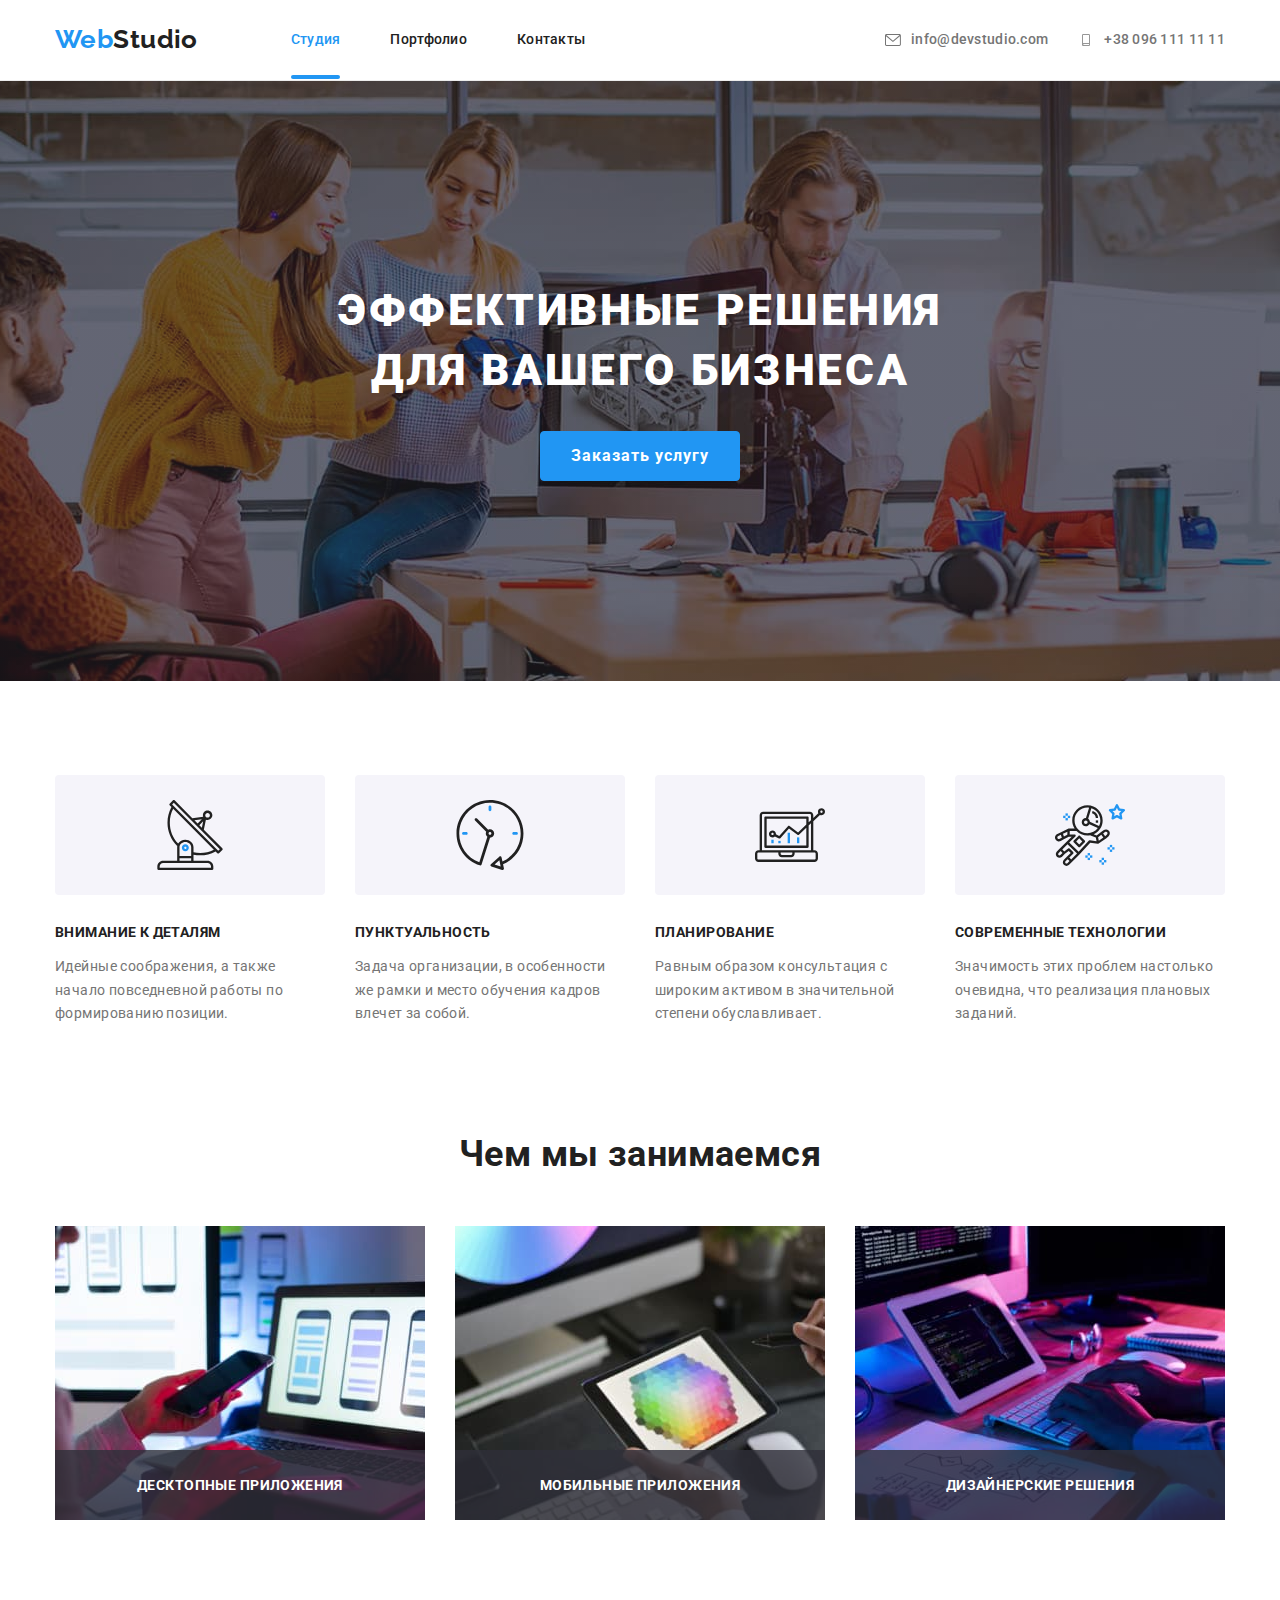
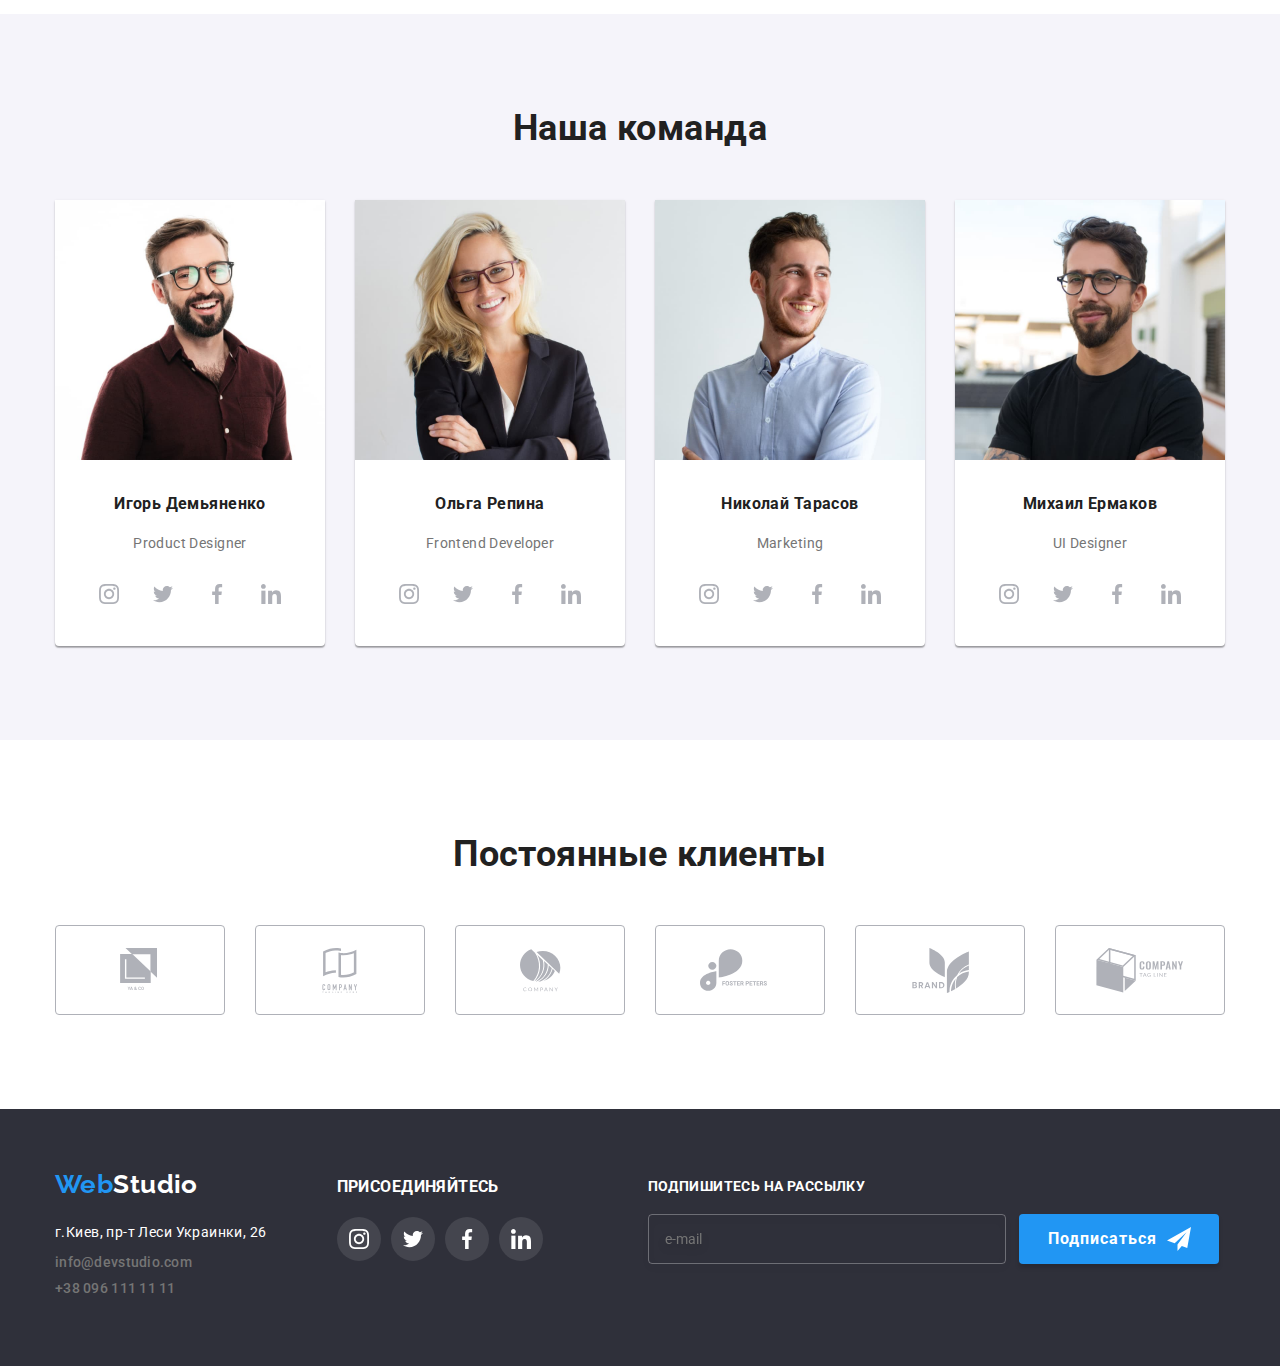
==== index.html @ e8b5f291 "clone hw6" ====
<!DOCTYPE html>
<html lang="ru">
<head>
    <meta charset="UTF-8">
    <meta http-equiv="X-UA-Compatible" content="IE=edge">
    <meta name="viewport" content="width=device-width, initial-scale=1.0">
    <title>Studio</title>
    <link rel="preconnect" href="https://fonts.gstatic.com">
    <link href="https://fonts.googleapis.com/css2?family=Raleway:wght@700&family=Roboto:wght@400;500;700&display=swap" rel="stylesheet">
    <link rel="stylesheet" href="https://cdnjs.cloudflare.com/ajax/libs/modern-normalize/1.0.0/modern-normalize.min.css">
    <link rel="stylesheet" href="https://cdnjs.cloudflare.com/ajax/libs/animate.css/4.1.1/animate.min.css" />
    <link rel="stylesheet" href="./css/main.css">
</head>
<body>
    <header>
        <div class="container header">
            <nav class="header-nav">
                <a href="./index.html" class="logo black">
                    <span class="blue">Web</span>Studio
                </a>
                <ul class="page-ref"> 
                    <li>
                        <a href="./index.html" class="active page">Студия</a>
                    </li>
                    <li>
                        <a href="./portfolio.html" class="page">Портфолио</a>
                    </li>
                    <li>
                        <a href="https://github.com/OrlovskyiPavlo/goit-markup-hw-03" class="page">Контакты</a>
                    </li>
                </ul>
            </nav>
            <ul class="contacts">
                <li>
                    <a href="mailto:info@devstudio.com" class="mail">
                        <svg class="svg-icon" width="16" height="12">
                            <use href="./images/sprite.svg#icon-envelope"></use>
                        </svg>info@devstudio.com</a>
                </li>
                <li>
                    <a href="tel:+380961111111" class="mobile">
                    <svg class="svg-icon" width="10" height="16">
                        <use href="./images/sprite.svg#icon-smartphone"></use>
                    </svg>+38 096 111 11 11</a>
                </li>
            </ul>         
        </div>
    </header>
    <main>
        <section class="hero">
            <div class="container wrapper">
                <h1>Эффективные решения для вашего бизнеса</h1>
                <button class="button" data-modal-open>Заказать услугу</button>
            </div>
        </section>
         <!-- Особенности -->
        <section class="advantages">
            <div class="container">
                <!-- заголовок скроем -->
                <h2 class=visually-hidden>Принципы работы</h2>
                <ul class="advantages-list">
                    <li class="item details-attantion">
                        <div class="svg-advantages">                      
                            <svg class="svg-icon" width="70px" height="70px">
                                <use href="./images/sprite.svg#icon-antenna"></use>
                            </svg>
                        </div>
                        <h3>Внимание к деталям</h3>
                        <p>Идейные соображения, а также начало повседневной работы по формированию позиции.</p>
                    </li>
                    <li class="item punctuality">
                        <div class="svg-advantages">
                            <svg class="svg-icon" width="70px" height="70px">
                                <use href="./images/sprite.svg#icon-clock"></use>
                            </svg>
                        </div>
                        <h3>Пунктуальность</h3>
                        <p>Задача организации, в особенности же рамки и место обучения кадров влечет за собой.</p>
                    </li>
                    <li class="item planning">
                        <div class="svg-advantages">
                            <svg class="svg-icon" width="70px" height="70px">
                                <use href="./images/sprite.svg#icon-diagram"></use>
                            </svg>
                        </div>
                        <h3>Планирование</h3>
                        <p>Равным образом консультация с широким активом в значительной степени обуславливает.</p>
                    </li>
                    <li class="item tech">
                        <div class="svg-advantages">
                            <svg class="svg-icon" width="70px" height="70px">
                                <use href="./images/sprite.svg#icon-astronaut"></use>
                            </svg>
                        </div>
                        <h3>Современные технологии</h3>
                        <p>Значимость этих проблем настолько очевидна, что реализация плановых заданий.</p>
                    </li>
                </ul>
            </div>
        </section>
        <!-- Чем мы занимаемся -->
        <section class="occupation">
            <div class="container">
                <h2 class="occupation-title">Чем мы занимаемся</h2>
                <ul class="occupation-list">
                    <li class="occupation-list-item">
                        <img src="./images/img01.jpg" alt="Фото рабочего места 1" width="370">
                        <p>Десктопные приложения</p>
                    </li>
                    <li class="occupation-list-item">
                        <img src="./images/img02.jpg" alt="Фото рабочего места 2" width="370">
                        <p>Мобильные приложения</p>
                    </li>
                    <li class="occupation-list-item">
                        <img src="./images/img03.jpg" alt="Фото рабочего места 3" width="370">
                        <p>Дизайнерские решения</p>
                    </li>
                </ul>
            </div>
        </section>
        <!-- Наша команда -->
        <section class="group">
            <div class="container">
                <h2>Наша команда</h2>
                <ul class="employee-list">
                    <li>
                        <img src="./images/img04.jpg" alt="фото Игоря Демьянченко" width="270">
                        <div class="employee-card">
                            <h3 class="employee-name">Игорь Демьяненко</h3>
                            <p>Product Designer</p>
                            <ul class="group-social">
                                <li class="social-link"> 
                                    <a href="#" class="icon">
                                        <svg class="icon-socials" width="20" height="20">
                                            <use href="./images/sprite.svg#icon-instagram"></use>
                                        </svg>
                                    </a>
                                </li>
                                <li class="social-link">
                                    <a href="#" class="icon">
                                        <svg class="icon-socials" width="20" height="20">
                                            <use href="./images/sprite.svg#icon-twitter"></use>
                                        </svg>
                                    </a>
                                </li>
                                <li class="social-link">
                                    <a href="#" class="icon">
                                        <svg class="icon-socials" width="20" height="20">
                                            <use href="./images/sprite.svg#icon-facebook"></use>
                                        </svg>
                                    </a>
                                </li>
                                <li class="social-link">
                                    <a href="#" class="icon">
                                        <svg class="icon-socials" width="20" height="20">
                                            <use href="./images/sprite.svg#icon-linkedin"></use>
                                        </svg>
                                    </a>
                                </li>
                            </ul>
                        </div>
                    </li>
                    <li>
                        <img src="./images/img05.jpg" alt="фото Ольги Репиной" width="270">
                        <div class="employee-card">
                            <h3 class="employee-name">Ольга Репина</h3>
                            <p>Frontend Developer</p>
                            <ul class="group-social">
                                <li class="social-link">
                                    <a href="#" class="icon">
                                        <svg width="20" height="20">
                                            <use href="./images/sprite.svg#icon-instagram"></use>
                                        </svg>
                                    </a>
                                </li>
                                <li class="social-link">
                                    <a href="#" class="icon">
                                        <svg width="20" height="20">
                                            <use href="./images/sprite.svg#icon-twitter"></use>
                                        </svg>
                                    </a>
                                </li>
                                <li class="social-link">
                                    <a href="#" class="icon">
                                        <svg width="20" height="20">
                                            <use href="./images/sprite.svg#icon-facebook"></use>
                                        </svg>
                                    </a>
                                </li>
                                <li class="social-link">
                                    <a href="#" class="icon">
                                        <svg width="20" height="20">
                                            <use href="./images/sprite.svg#icon-linkedin"></use>
                                        </svg>
                                    </a>
                                </li>
                            </ul>
                        </div>
                    </li>
                    <li>
                        <img src="./images/img06.jpg" alt="фото Николая Тарасова" width="270">
                        <div class="employee-card">
                            <h3 class="employee-name">Николай Тарасов</h3>
                            <p>Marketing</p>
                            <ul class="group-social">
                                <li class="social-link">
                                    <a href="#" class="icon">
                                        <svg width="20" height="20">
                                            <use href="./images/sprite.svg#icon-instagram"></use>
                                        </svg>
                                    </a>
                                </li>
                                <li class="social-link">
                                    <a href="#" class="icon">
                                        <svg width="20" height="20">
                                            <use href="./images/sprite.svg#icon-twitter"></use>
                                        </svg>
                                    </a>
                                </li>
                                <li class="social-link">
                                    <a href="#" class="icon">
                                        <svg width="20" height="20">
                                            <use href="./images/sprite.svg#icon-facebook"></use>
                                        </svg>
                                    </a>
                                </li>
                                <li class="social-link">
                                    <a href="#" class="icon">
                                        <svg width="20" height="20">
                                            <use href="./images/sprite.svg#icon-linkedin"></use>
                                        </svg>
                                    </a>
                                </li>
                            </ul>
                        </div>                        
                    </li>
                    <li>
                        <img src="./images/img07.jpg" alt="фото Михаила Ермакова" width="270">
                        <div class="employee-card">
                            <h3 class="employee-name">Михаил Ермаков</h3>
                            <p>UI Designer</p>
                            <ul class="group-social">
                                <li class="social-link">
                                    <a href="#" class="icon">
                                        <svg width="20" height="20">
                                            <use href="./images/sprite.svg#icon-instagram"></use>
                                        </svg>
                                    </a>
                                </li>
                                <li class="social-link">
                                    <a href="#" class="icon">
                                        <svg width="20" height="20">
                                            <use href="./images/sprite.svg#icon-twitter"></use>
                                        </svg>
                                    </a>
                                </li>
                                <li class="social-link">
                                    <a href="#" class="icon">
                                        <svg width="20" height="20">
                                            <use href="./images/sprite.svg#icon-facebook"></use>
                                        </svg>
                                    </a>
                                </li>
                                <li class="social-link">
                                    <a href="#" class="icon">
                                        <svg width="20" height="20">
                                            <use href="./images/sprite.svg#icon-linkedin"></use>
                                        </svg>
                                    </a>
                                </li>
                            </ul>
                        </div>
                    </li>
                </ul>
            </div>
        </section>
        <section class="customers">
            <div class="container">
                <h2 class="customers-title">Постоянные клиенты</h2>
                <ul class="customers-list">
                    <li>
                        <a href="#" class="customers-link">
                            <svg class="icon-company" width="45" height="50">
                                <use href="./images/sprite.svg#icon-logo-1"></use>
                            </svg>
                        </a>
                    </li>
                    <li>
                        <a href="#" class="customers-link">
                            <svg class="icon-company" width="40" height="52">
                                <use href="./images/sprite.svg#icon-logo-2"></use>
                            </svg>
                        </a>
                    </li>
                    <li>
                        <a href="#" class="customers-link">
                            <svg class="icon-company" width="41" height="43">
                                <use href="./images/sprite.svg#icon-logo-3"></use>
                            </svg>
                        </a>
                    </li>
                    <li>
                        <a href="#" class="customers-link">
                            <svg class="icon-company" width="80" height="42">
                                <use href="./images/sprite.svg#icon-logo-4"></use>
                            </svg>
                        </a>
                    </li>
                    <li>
                        <a href="#" class="customers-link">
                            <svg class="icon-company" width="59" height="47">
                                <use href="./images/sprite.svg#icon-logo-5"></use>
                            </svg>
                        </a>
                    </li>
                    <li>
                        <a href="#" class="customers-link">
                            <svg class="icon-company" width="88" height="45">
                                <use href="./images/sprite.svg#icon-logo-6"></use>
                            </svg>
                        </a>
                    </li>
                </ul>
            </div>
        </section>
    </main>
    <!--добро пожаловать в подвал-->
    <footer class="footer">
        <div class="container footer-flex">
            <div>
                <a class="logo white" href="./index.html">
                    <span class="blue">Web</span><span>Studio</span>
                </a>
                <address class="address">
                    <p>г.Киев, пр-т Леси Украинки, 26</p>
                </address>
                <ul class="footer-contacts">
                    <li>
                        <a href="mailto:info@devstudio.com" class="mail">info@devstudio.com</a>
                    </li>
                    <li>
                        <a href="tel:+380961111111" class="mobile">+38 096 111 11 11</a>
                    </li>
                </ul>
            </div>    
            <div class="connect">
                <h3>Присоединяйтесь</h3>
                <ul class="footer-social-link">
                    <li class="social-link">
                        <a href="#" class="icon">
                            <svg width="20" height="20">
                                <use href="./images/sprite.svg#icon-instagram"></use>
                            </svg>
                        </a>
                    </li>
                    <li class="social-link">
                        <a href="#" class="icon">
                             <svg width="20" height="20">
                                <use href="./images/sprite.svg#icon-twitter"></use>
                            </svg>
                        </a>
                    </li>
                    <li class="social-link">
                        <a href="#" class="icon">
                            <svg width="20" height="20">
                                <use href="./images/sprite.svg#icon-facebook"></use>
                            </svg>
                        </a>
                    </li>
                    <li class="social-link">
                        <a href="#" class="icon">
                            <svg width="20" height="20">
                                <use href="./images/sprite.svg#icon-linkedin"></use>
                            </svg>
                        </a>
                    </li>
                </ul>
            </div>
            <div class="subscribe">
                <h3>Подпишитесь на рассылку</h3>
                <form action="#" class="footer-subscribe">
                    <input type="email" class="mail-footer-input" name="subscription" placeholder="e-mail">
                    <button type="submit" class="mail-footer-btn">Подписаться
                    <svg class="plane-icon" width="24" height="24">
                        <use href="./images/sprite.svg#icon-plane"></use>
                    </svg>
                    </button>
                </form>
            </div>
        </div>       
    </footer>
    <div class="backdrop is-hidden" data-modal>
        <div class="modal-screen">
            <button type="button" class="close-btn" data-modal-close>
                <svg width="11" height="11">
                    <use href="./images/sprite.svg#icon-close"></use>
                </svg>
            </button>
            <h3>Оставьте свои данные, мы вам перезвоним</h3>
            <form action="#" class="modal-form">
                <label class="modal-form-field">Имя</label>
                    <div class="icon-input">
                        <input type="text" name="user-name" class="modal-form-input" required minlength="2">
                        <svg class="modal-form-icon person_svg" width="18" height="18">
                            <use href="./images/sprite.svg#icon-person"></use>
                        </svg>
                    </div>                
                <label class="modal-form-field">Телефон</label>
                    <div class="icon-input">
                        <input type="tel" name="user-phone" class="modal-form-input" required pattern="[0-9]{3}-[0-9]{3}-[0-9]{2}-[0-9]{2}" title="Введите данные в указанном формате">
                        <svg class="modal-form-icon phone_svg" width="18" height="18">
                            <use href="./images/sprite.svg#icon-phone"></use>
                        </svg>
                    </div>
                <label class="modal-form-field">Почта</label>
                    <div class="icon-input">
                        <input type="tel" name="user-email" class="modal-form-input" title="Введите данные в указанном формате">
                        <svg class="modal-form-icon email_svg" width="18" height="18">
                            <use href="./images/sprite.svg#icon-email"></use>
                        </svg>
                    </div>
                <label class="modal-form-field">Сообщение</label>
                    <div class="icon-input">
                        <textarea name="user-message" class="modal-form-message" placeholder="Введите текст"></textarea>
                    </div>                                      
                <input type="checkbox" id="user-term" name="user-term" class="modal-form-term visually-hidden">
                <label class="check-label" for="user-term">Соглашаюсь с рассылкой и принимаю&nbsp;
                <a href="" class="policy_link">Условия договора</a></label>
                <button type="submit" class="modal-form-btn">Отправить</button>
            </form>
        </div>
    </div>
    <script src="./js/modal.js"></script>
    <!--is-hidden (вернуть на место после backdrop)-->
</body>
</html>
---- css/main.css ----
/* Применяем кастомную переменную */
:root {
  --primary-font-color: #212121;
  --secondary-font-color: #757575;
  --accent-color: #2196f3;
  --second-accent-color: #ffffff;
  --hero-background-color: #2f303a;
  --background-color: #f5f4fa;
  --occupation-color: rgba(47, 48, 58, 0.8);
  --secondary-backround-color: #2f303a;
  --card-shadow: 0px 2px 1px rgba(0, 0, 0, 0.2), 0px 1px 1px rgba(0, 0, 0, 0.14),
    0px 1px 3px rgba(0, 0, 0, 0.12);
  --overlay-background: rgba(33, 150, 243, 0.9);
  --trans-duration: 250ms;
  --cubik: cubic-bezier(0.4, 0, 0.2, 1);
  --modal-bgc: rgba(0, 0, 0, 0.2);
  --hidden-bgc: rgba(33, 150, 243, 0.9);
}
/* отображаем картинки блоками */
img {
  display: block;
  max-width: 100%;
  height: auto;
}
body {
  font-family: 'Roboto', sans-serif;
  font-weight: 400;
  letter-spacing: 0.03em;
  font-size: 14px;
  line-height: 1.71;
  color: var(--primary-font-color);
  margin: 0px;
}
/* Убираем точки элементов списка */
ul {
  list-style-type: none;
  padding: 0;
  margin: 0;
}
/* убираем подчеркивание ссылок */
a,
a:visited {
  text-decoration: none;
}
h1 {
  margin: 0;
  font-weight: 900;
  font-size: 44px;
  line-height: 1.36;
  letter-spacing: 0.06em;
  text-align: center;
  color: #ffffff;
  text-transform: uppercase;
}
/* задаём основные параметры которые не были унаследованны */
h2 {
  font-size: 36px;
  line-height: 1.16;
  font-weight: 700;
  text-align: center;
  margin: 0;
}
/* убераем маржин для заголовка 3 уровня */
h3 {
  margin: 0;
}
h3 p {
  font-style: normal;
  font-weight: normal;
  font-size: 14px;
  line-height: 1.7;
  color: var(--secondary-font-color);
  letter-spacing: 0.03em;
}
/* Прячем псевдо заголовки */
.visually-hidden {
  position: absolute !important;
  clip: rect(1px 1px 1px 1px); /* IE6, IE7 */
  clip: rect(1px, 1px, 1px, 1px);
  padding: 0 !important;
  border: 0 !important;
  height: 1px !important;
  width: 1px !important;
  overflow: hidden;
}
/* размер основного контейнера на всех секциях */
.container {
  width: 1200px;
  padding-left: 15px;
  padding-right: 15px;
  margin-left: auto;
  margin-right: auto;
}
header {
  border-bottom: 1px solid #ececec;
}
.header {
  display: flex;
  align-items: center;
}
.header-nav {
  display: flex;
  align-items: center;
}
.header-nav .page {
  position: relative;
  transition-timing-function: var(--cubik);
  transition-duration: var(--trans-duration);
}
.header-nav .active.page::after {
  content: '';
  position: absolute;
  background-color: var(--accent-color);
  width: 100%;
  height: 4px;
  border-radius: 2px;
  bottom: 0;
  left: 0;
}
.logo {
  font-family: 'Raleway', sans-serif;
  font-weight: 700;
  font-size: 26px;
  line-height: 1.19;
  padding-top: 24px;
  padding-bottom: 25px;
}
.black {
  color: var(--primary-font-color);
}
.white {
  color: var(--second-accent-color);
}
.blue {
  color: var(--accent-color);
}
.logo.black {
  margin-right: 93px;
}
.page-ref {
  display: flex;
}
.page-ref li:not(:last-child) {
  margin-right: 50px;
}
.page:focus {
  outline: none;
  color: var(--accent-color);
}
/* Нашим ссылкам задаём верхний и нижний отступ */
.page {
  color: var(--primary-font-color);
  padding-top: 32px;
  padding-bottom: 32px;
}
.page-ref,
a:visited {
  letter-spacing: 0.02em;
  line-height: 1.14;
  font-weight: 500;
}
/* меняем цвет ссылок и контактов при наведении курсора */
.page-ref a:hover,
.mail:hover,
.mobile:hover {
  color: var(--accent-color);
}
/* Располагаем информацию блока контактов горизонтально */
.contacts {
  display: flex;
  margin-left: auto;
}
.contacts li:last-child {
  margin-left: 30px;
}
.mail,
.mobile {
  display: flex;
  align-items: center;
  letter-spacing: 0.02em;
  line-height: 1.2;
  font-weight: 500;
  color: var(--secondary-font-color);
  transition-property: color;
  transition-timing-function: var(--cubik);
  transition-duration: var(--trans-duration);
}
.svg-icon {
  transition-property: fill;
  transition-timing-function: var(--cubik);
  transition-duration: var(--trans-duration);
}
/*подсвечиваем цветом активную страницу*/
.active.page {
  color: var(--accent-color);
}
/*Блок Герой - он такой! Кто мерял - тот знает*/
.hero {
  display: flex;
  flex-direction: column;
  align-items: center;
  justify-content: center;
  text-align: center;
  max-width: 1600px;
  height: 600px;
  margin: 0 auto;
  background-color: var(--hero-background-color);
  background-position: center;
  background-size: cover;
  background-image: linear-gradient(
      rgba(47, 48, 58, 0.4),
      rgba(47, 48, 58, 0.4)
    ),
    url(../images/hero.jpg);
}
/*Геройская кнопка*/
.button,
.button:focus {
  width: 200px;
  height: 50px;
  border: 1px solid var(--accent-color);
  background-color: var(--accent-color);
  letter-spacing: 0.06em;
  line-height: 1.87;
  font-size: 16px;
  font-family: 'Roboto', sans-serif;
  color: var(--second-accent-color);
  font-weight: 700;
  outline: none;
  cursor: pointer;
  margin-top: 30px;
  border-radius: 4px;
}
.wrapper {
  width: 696px;
  margin: 0 auto;
}
/*задаём ключевые параметры блоку превосходств*/
.advantages {
  line-height: 1.1;
  letter-spacing: 0.03em;
  padding-top: 94px;
  padding-bottom: 94px;
}
.advantages ul {
  display: flex;
  justify-content: space-between;
}
.advantages li:last-child {
  margin-right: 0;
}
/*задаем ширину пунктам преимуществ*/
.advantages li {
  width: 270px;
}
.advantages h3 {
  font-size: 14px;
  line-height: 1.14;
  font-weight: 700;
  text-transform: uppercase;
  color: var(--primary-font-color);
}
.advantages,
.group p {
  line-height: 1.7;
  color: var(--secondary-font-color);
}
.svg-advantages {
  width: 270px;
  height: 120px;
  background-color: var(--background-color);
  margin-bottom: 30px;
  display: flex;
  justify-content: center;
  align-items: center;
  border-radius: 4px;
}
/* секция Occupation */
.occupation {
  padding-bottom: 94px;
}

.occupation-title {
  margin-bottom: 50px;
}
.occupation-list {
  display: flex;
  justify-content: space-between;
}
.occupation-list {
  position: relative;
}
.occupation-list p {
  position: absolute;
  bottom: 0;
  width: 370px;
  background-color: rgba(47, 48, 58, 0.8);
  padding-top: 27px;
  padding-bottom: 27px;
  margin: 0;
  text-transform: uppercase;
  font-weight: 700;
  font-size: 14px;
  line-height: 16px;
  text-align: center;
  letter-spacing: 0.03em;
  color: #ffffff;
}
/* блок Group */
.group {
  background-color: var(--background-color);
  display: flex;
  padding-top: 94px;
  padding-bottom: 94px;
}
.employee-list {
  display: flex;
  justify-content: space-between;
}
.employee-list li:last-child {
  margin-right: 0;
}
.employee-card {
  padding-top: 30px;
  padding-bottom: 30px;
}
.group h2 {
  margin-bottom: 50px;
}
.employee-list > li {
  background-color: #ffffff;
  width: 270px;
  box-shadow: var(--card-shadow);
  border-radius: 0px 0px 4px 4px;
  text-align: center;
}

/* Наши пользователи */
.customers-title {
  margin-bottom: 50px;
}
.customers-list {
  display: flex;
  justify-content: center;
  align-items: center;
  padding-bottom: 94px;
}
.customers-list li {
  width: 170px;
  height: 90px;
  margin-right: 30px;
}
.customers-list li:last-child {
  margin-right: 0;
}
.customers-list a {
  border: 1px solid #afb1b8;
  border-radius: 4px;
  margin-right: 30px;
  display: flex;
  width: 100%;
  height: 90px;
  justify-content: center;
  align-items: center;
}
.customers {
  padding-top: 94px;
}
.customers-link {
  transition-property: border;
  transition-timing-function: var(--cubik);
  transition-duration: var(--trans-duration);
}
.icon-company {
  transition-property: fill;
  transition-timing-function: var(--cubik);
  transition-duration: var(--trans-duration);
}
.customers-link svg {
  height: 45px;
  fill: #afb1b8;
}
.customers-link:hover {
  border: 1px solid var(--accent-color);
}
.customers-link:hover svg {
  fill: var(--accent-color);
}
.customers-link:focus {
  outline: none;
  border: 1px solid var(--accent-color);
}
.customers-link:focus svg {
  fill: var(--accent-color);
}
/* Страница Portfolio */
.portfolio {
  display: flex;
  padding-bottom: 94px;
  padding-top: 94px;
}
.filter-panel {
  display: flex;
  justify-content: centere;
  margin-left: 280px;
  padding-bottom: 88px;
}
.filter-panel button {
  font-family: 'Roboto', sans-serif;
  font-weight: 500;
  font-size: 16px;
  line-height: 1.63;
  background-color: var(--background-color);
  color: var(--primary-font-color);
  padding: 6px 22px;
  border-radius: 4px;
  border: 1px solid #f5f4fa;
  transition-property: color;
  transition-duration: var(--trans-duration);
  transition-timing-function: var(--cubik);
}
.filter-panel button:hover {
  background-color: var(--accent-color);
  border-color: transparent;
  color: var(--second-accent-color);
  cursor: pointer;
  box-shadow: 0px 3px 1px rgba(0, 0, 0, 0.1), 0px 1px 2px rgba(0, 0, 0, 0.08),
    0px 2px 2px rgba(0, 0, 0, 0.12);
}
.filter-panel button:focus {
  background-color: var(--accent-color);
  color: var(--second-accent-color);
  outline: none;
  box-shadow: 0px 3px 1px rgba(0, 0, 0, 0.1), 0px 1px 2px rgba(0, 0, 0, 0.08),
    0px 2px 2px rgba(0, 0, 0, 0.12);
}
.filter-panel li {
  margin-right: 8px;
}
.filter-panel li:last-child {
  margin-right: 0px;
}
.project-link li {
  width: 370px;
  border: 1px solid #eeeeee;
  margin-left: 30px;
  margin-top: 30px;
}
.project-link {
  font-size: 18px;
  line-height: 2;
  letter-spacing: 0.06em;
  color: var(--primary-font-color);
}
.projects-list {
  display: flex;
  flex-wrap: wrap;
  margin-left: -30px;
  margin-top: -30px;
}
.projects-list li {
  width: 370px;
  border: 1px solid #eeeeee;
  margin-left: 30px;
  margin-top: 30px;
}
.projects-list h3 {
  font-weight: 700;
  font-size: 18px;
  letter-spacing: 0.06em;
  line-height: 2;
  text-align: left;
  color: var(--primary-font-color);
  margin-top: 20px;
  margin-left: 24px;
  margin-bottom: 4px;
}
.projects-list-type {
  font-size: 16px;
  line-height: 1.87;
  letter-spacing: 0.03em;
  color: var(--secondary-font-color);
  margin-top: 4px;
  margin-left: 24px;
  margin-bottom: 20px;
}
.project-link {
  display: inline-block;
}
.project-link:focus .overlay-block {
  outline-color: var(--accent-color);
  box-shadow: 0px 1px 1px rgb(0 0 0 / 12%), 0px 4px 4px rgb(0 0 0 / 6%),
    1px 4px 6px rgb(0 0 0 / 16%);
  transform: translateY(0%);
  transition: transform 250ms cubic-bezier(0.4, 0, 0.2, 1);
}
.project-link:hover .overlay-block {
  box-shadow: 0px 1px 1px rgb(0 0 0 / 12%), 0px 4px 4px rgb(0 0 0 / 6%),
    1px 4px 6px rgb(0 0 0 / 16%);
  transform: translateY(0%);
  transition: transform 250ms cubic-bezier(0.4, 0, 0.2, 1);
}
.board-hidden {
  position: relative;
  overflow: hidden;
}
.overlay-block {
  position: absolute;
  top: 0;
  left: 0;
  height: 100%;
  background-color: var(--overlay-background);
  font-size: 18px;
  line-height: 1.56;
  letter-spacing: 0.03em;
  padding: 63px 24px;
  margin: 0;
  color: #ffffff;
  transform: translateY(100%);
}
/* блок footer */
footer {
  background-color: var(--hero-background-color);
  padding-top: 60px;
  padding-bottom: 60px;
}
.logo.white {
  display: inline-block;
  padding-top: 0;
  padding-bottom: 0;
}
/*отменяем интерполяцию*/
.address {
  font-style: normal;
  color: var(--second-accent-color);
}
.address p {
  margin-top: 20px;
  margin-bottom: 9px;
}
.footer-contacts li:not(last-child) {
  margin-bottom: 9px;
}
.contacts a {
  font-weight: 500;
  line-height: 1.1;
  color: var(--secondary-font-color);
}

/* social stylesheet */
.group-social {
  margin-top: 16px;
  display: flex;
  border-radius: 50%;
  padding-left: 32px;
  padding-right: 32px;
  justify-content: space-between;
}
.social-link {
  width: 44px;
  height: 44px;
  display: flex;
  justify-content: center;
  align-items: center;
  border-radius: 50%;
  transition-property: var(--background-color);
  transition-duration: var(--trans-duration);
  transition-timing-function: var(--cubik);
}
.social-link a {
  width: 100%;
  display: flex;
  justify-content: center;
  align-items: center;
  margin: auto;
  border-radius: 50%;
  height: 100%;
}
.icon {
  display: flex;
  justify-content: center;
  align-items: center;
  width: 100%;
  height: 100%;
}
.social-link svg {
  fill: #afb1b8;
  transition-property: fill;
  transition-duration: var(--trans-duration);
}
.social-link:hover {
  background-color: var(--accent-color);
}
.social-link:hover svg {
  fill: #ffffff;
}
.icon:focus {
  background-color: var(--accent-color);
}
.icon:focus svg {
  fill: #ffffff;
}
.mail svg {
  width: 16px;
  height: 12px;
  fill: var(--secondary-font-color);
  margin-right: 10px;
  transition-property: fill;
  transition-timing-function: var(--cubik);
  transition-duration: var(--trans-duration);
}
.mail:hover svg {
  fill: var(--accent-color);
}
.mail:focus {
  outline: none;
  color: var(--accent-color);
}
.mail:focus svg {
  fill: var(--accent-color);
}
.mobile svg {
  width: 16px;
  height: 12px;
  fill: var(--secondary-font-color);
  margin-right: 10px;
  transition-property: fill;
  transition-timing-function: var(--cubik);
  transition-duration: var(--trans-duration);
}
.mobile:hover svg {
  fill: var(--accent-color);
}
.mobile:focus {
  outline: none;
  color: var(--accent-color);
}
.mobile:focus svg {
  fill: var(--accent-color);
}

.footer-flex {
  display: flex;
}
.connect {
  margin-left: 70px;
  text-transform: uppercase;
  color: #ffffff;
  font-size: 14px;
  line-height: 1.14;
  letter-spacing: 0.03em;
  padding-top: 9px;
}
.connect h3 {
  margin-bottom: 20px;
}
.footer-social-link {
  display: flex;
}
.footer-social-link li {
  margin-right: 10px;
}
.footer-social-link a {
  background-color: rgba(255, 255, 255, 0.1);
}
.footer-social-link svg {
  fill: #ffffff;
}
.mail-footer-input {
  width: 358px;
  height: 50px;
  color: var(--second-accent-color);
  border: 1px solid rgba(255, 255, 255, 0.3);
  filter: drop-shadow(0px 4px 4px rgba(0, 0, 0, 0.15));
  border-radius: 4px;
  background-color: transparent;
  padding: 15px 0 15px 16px;
}
.footer-subscribe {
  padding: 0;
}
.subscribe {
  margin-left: 95px;
}
.subscribe h3 {
  font-weight: bold;
  font-size: 14px;
  line-height: 16px;
  letter-spacing: 0.03em;
  text-transform: uppercase;
  color: #ffffff;
  padding-top: 9px;
  padding-bottom: 20px;
}
.mail-footer-btn {
  width: 200px;
  height: 50px;
  background: #2196f3;
  box-shadow: 0px 4px 4px rgba(0, 0, 0, 0.15);
  border-radius: 4px;
  border: none;
  outline: none;
  font-weight: bold;
  font-size: 16px;
  line-height: 1.87;
  text-align: left;
  letter-spacing: 0.06em;
  color: #ffffff;
  position: relative;
  padding-left: 29px;
  margin-left: 10px;
}
.mail-footer-btn svg {
  position: absolute;
  width: 24px;
  height: 24px;
  fill: #ffffff;
  margin-left: 10px;
  margin-top: 3px;
}
.backdrop {
  position: fixed;
  top: 0;
  bottom: 0;
  width: 100vw;
  height: 100vh;
  background-color: rgba(0, 0, 0, 0.2);
  transition: opacity 250ms cubic-bezier(0.4, 0, 0.2, 1);
}
.modal-screen {
  position: absolute;
  width: 528px;
  height: 580px;
  background-color: #ffffff;
  top: 50%;
  left: 50%;
  transform: translate(-50%, -50%);
  box-shadow: 0 1px 3px rgba(0, 0, 0, 0.12), 0 1px 1px rgba(0, 0, 0, 0.14),
    0 2px 1px rgba(0, 0, 0, 0.2);
  border-radius: 4px;
  padding: 40px;
}
.close-btn {
  position: absolute;
  top: 8px;
  right: 8px;
  width: 30px;
  height: 30px;
  background: transparent;
  border-radius: 50%;
  border: 1px, solid, rgba(o, 0, 0, 0.1);
}
.is-hidden {
  opacity: 0;
  visibility: hidden;
  pointer-events: none;
}
.close-btn:focus {
  outline: none;
}
.modal-form {
  display: flex;
  flex-direction: column;
}
.modal-form-field {
  position: relative;
}
.modal-form-input {
  width: 100%;
  height: 40px;
  border: 1px solid rgba(33, 33, 33, 0.2);
  border-radius: 4px;
  padding-left: 42px;
  transition: border-color 250ms linear;
}
.modal-form-input:focus {
  outline: none;
  border-color: var(--accent-color);
}
.modal-form-input:focus + .modal-form-icon {
  fill: var(--accent-color);
}
.icon-input {
  position: relative;
}
.modal-form-icon {
  position: absolute;
  top: 0;
  left: 0;
  width: 18px;
  height: 18px;
  margin-top: 14px;
  margin-bottom: 14px;
  margin-left: 15px;
  transition: background-color 250ms linear;
}
.modal-form-message {
  width: 100%;
  height: 120px;
  border: 1px solid rgba(33, 33, 33, 0.2);
  border-radius: 4px;
  padding: 12px 16px;
  resize: none;
  transition: 250ms border-color cubic-bezier(0.4, 0, 0.2, 1);
}
.modal-form-message::placeholder {
  color: rgba(117, 117, 117, 0.5);
}
.modal-form-message:focus {
  outline: none;
  border: 1px solid var(--accent-color);
}
.check-label {
  display: flex;
  align-items: center;
}
.check-label::before {
  display: block;
  content: '';
  width: 16px;
  height: 16px;
  border: 1px solid #000000;
  cursor: pointer;
  margin-right: 8px;
}
.modal-form-term:checked + .check-label::before {
  background-image: url('../images/icon\ check.svg');
  background-position: center;
}
.modal-form-term:focus + .check-label::before {
  box-shadow: 0 0 0 2px var(--accent-color);
}
.modal-form-btn {
  width: 200px;
  height: 50px;
  background: #2196f3;
  box-shadow: 0px 4px 4px rgba(0, 0, 0, 0.15);
  border-radius: 4px;
  color: white;
  border: none;
  text-align: center;
  margin: 0 auto;
  display: block;
}

.modal-form-btn:hover,
.modal-form-btn:focus {
  outline: none;
  background-color: var(--accent-color);
  color: #ffffff;
}
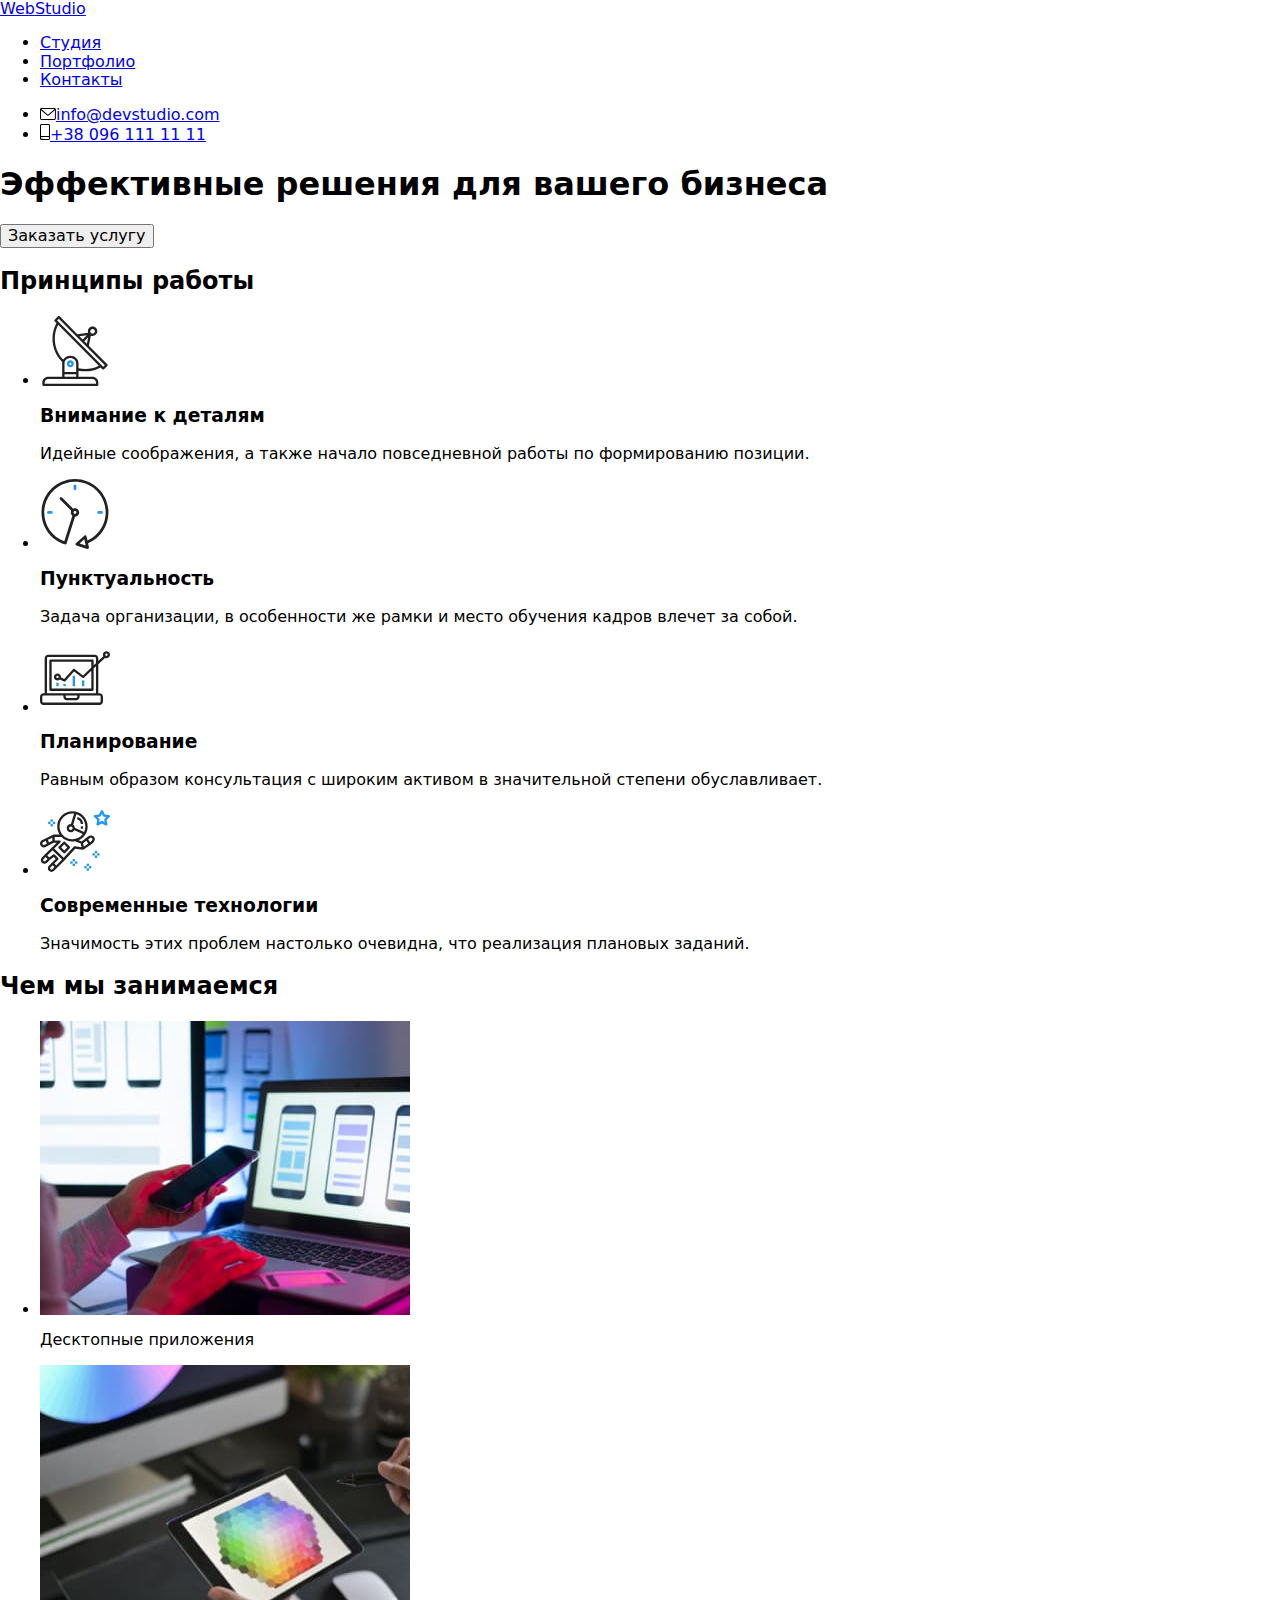
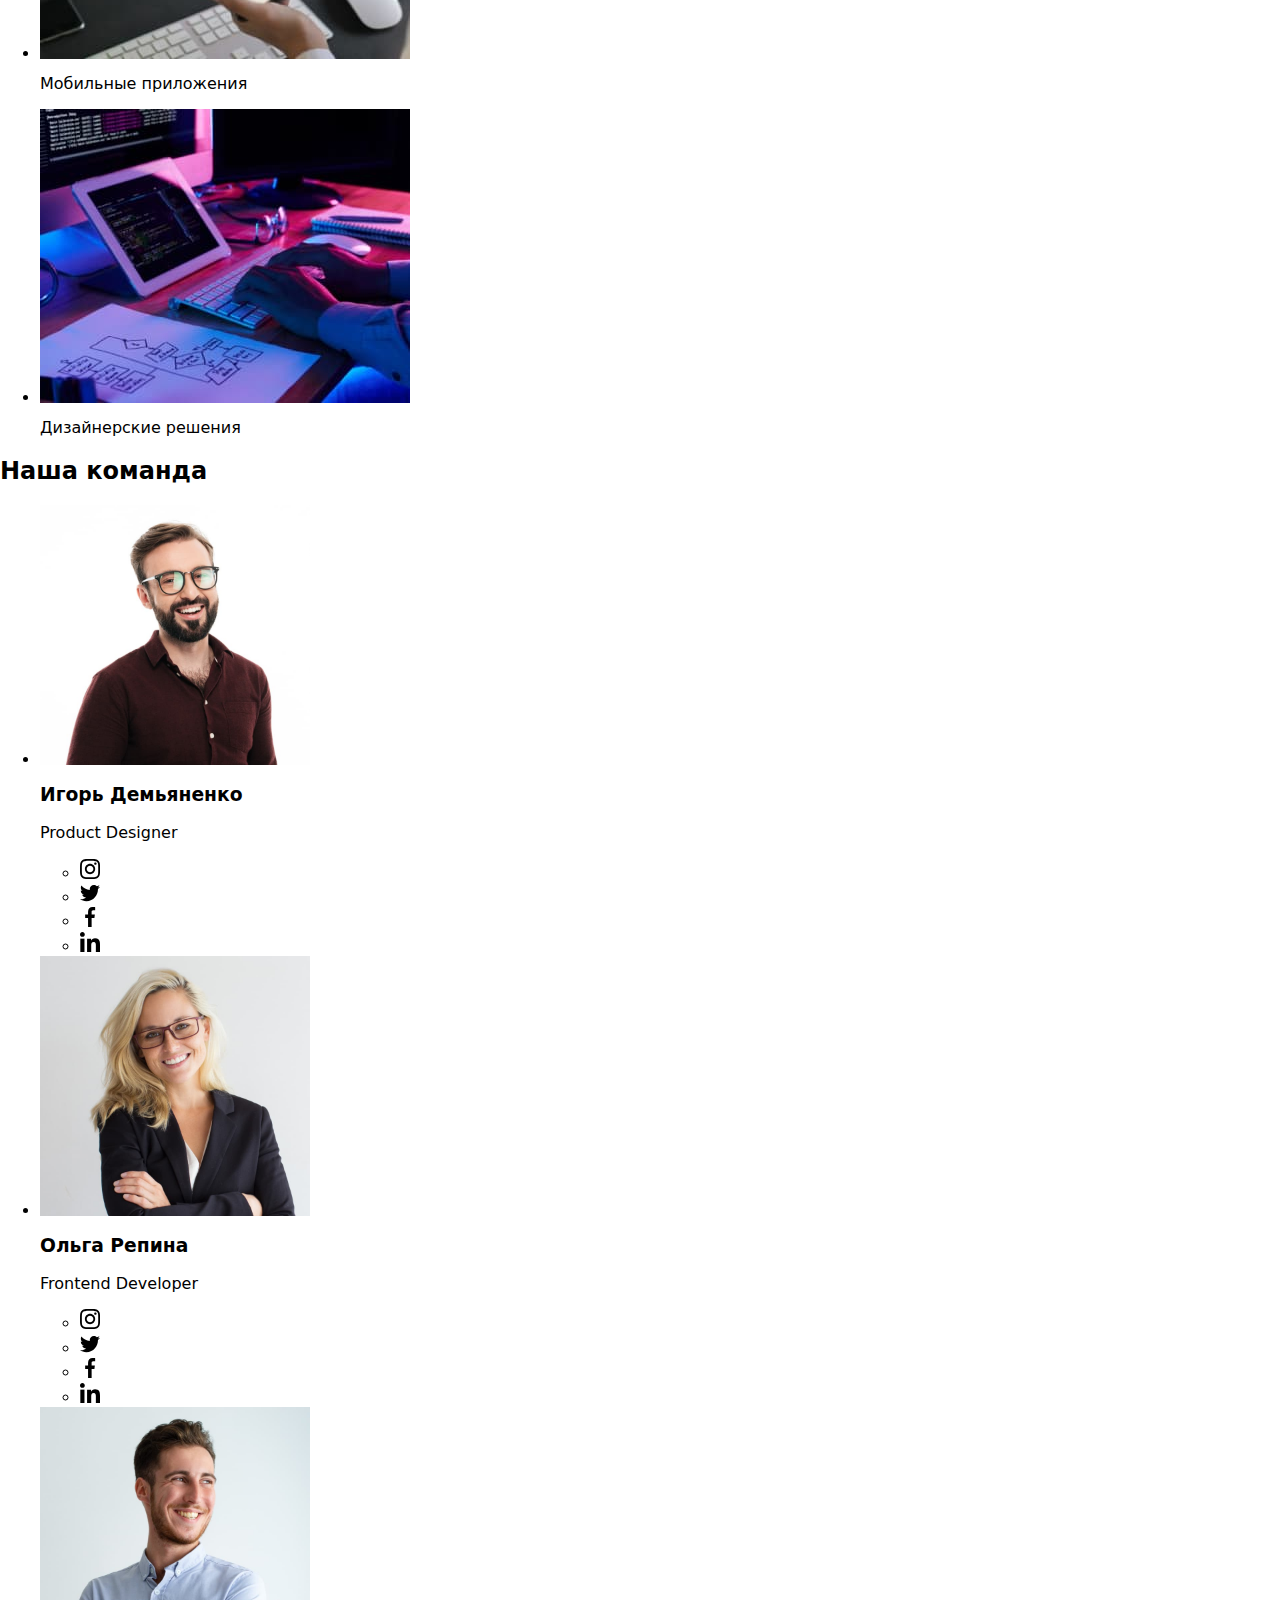
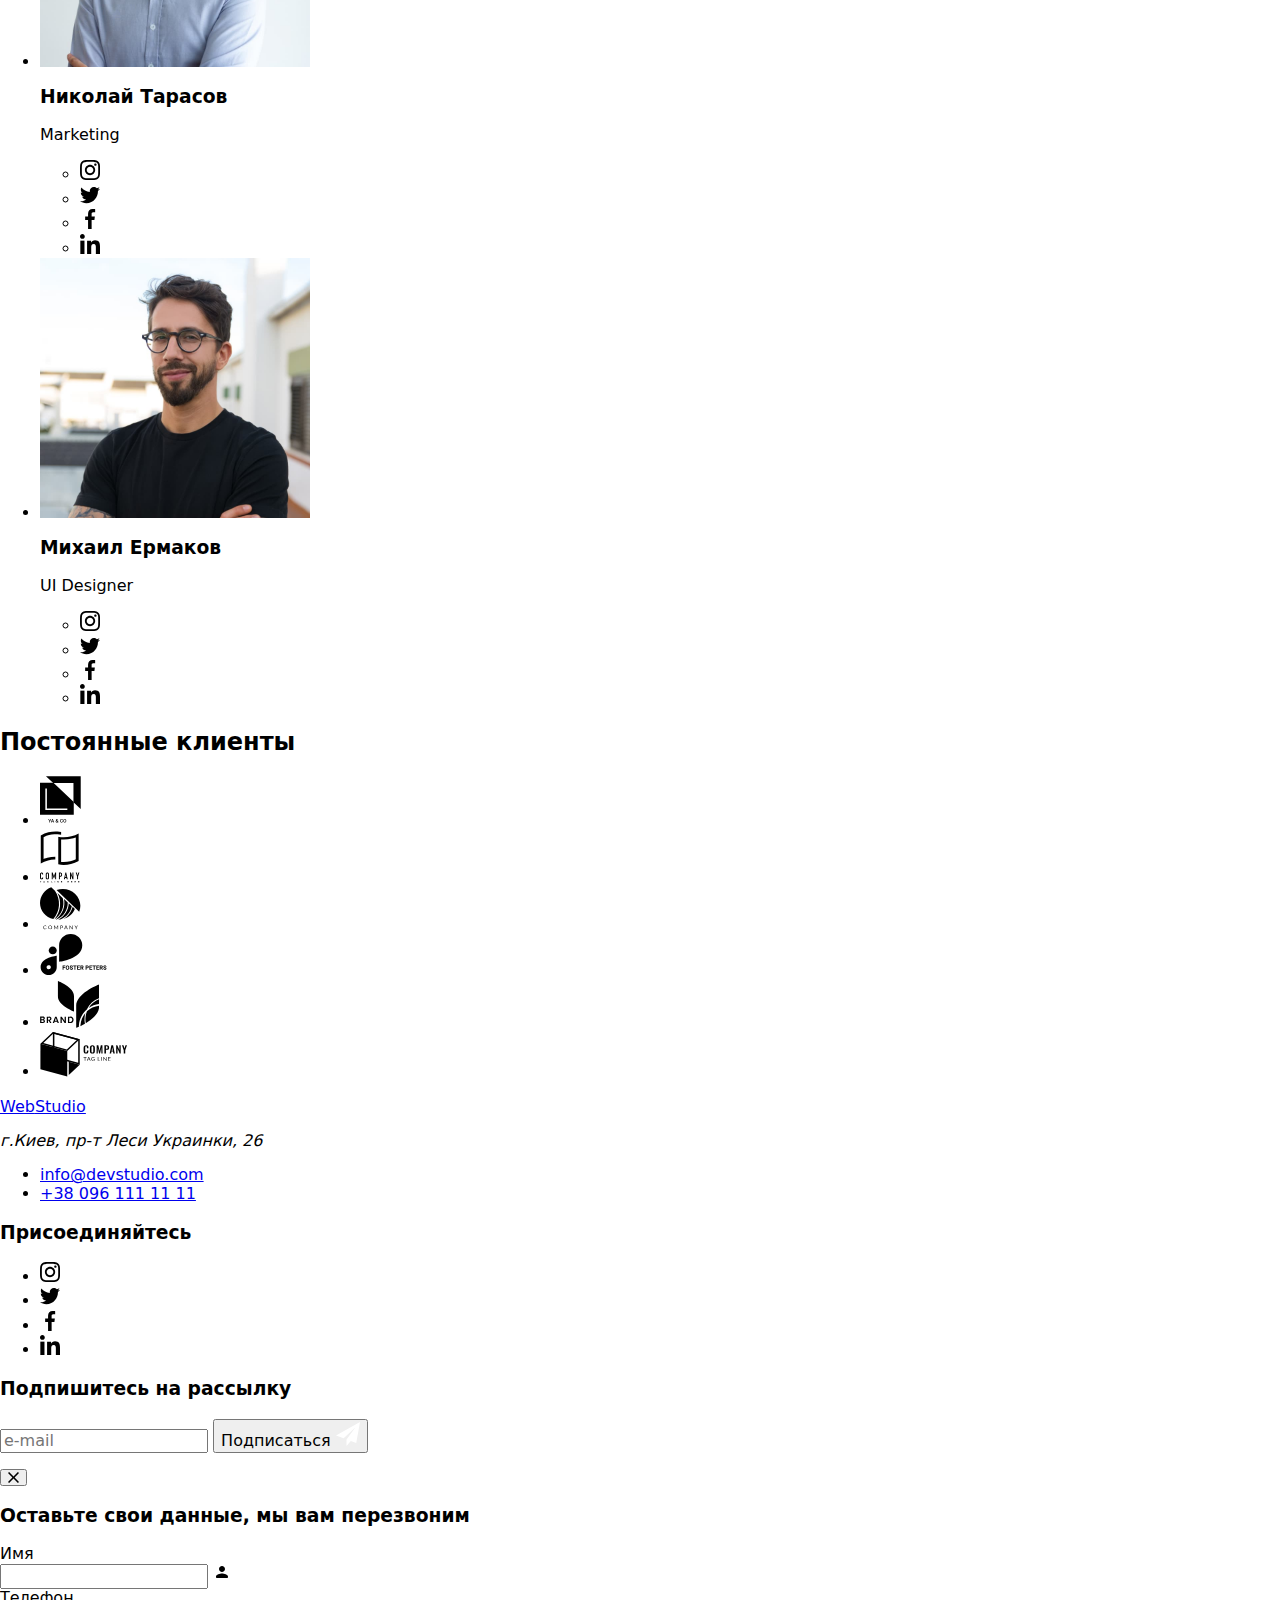
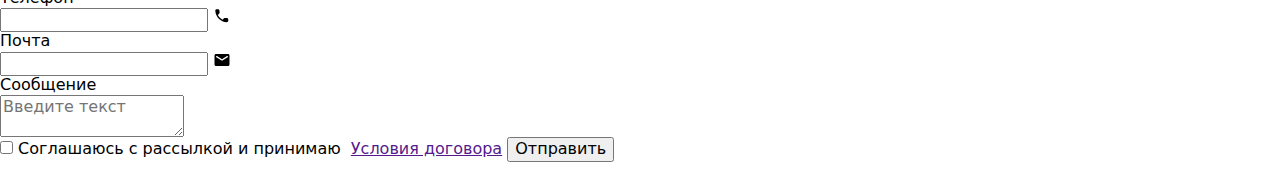
==== commit 9a925d0d: "cut for pieces" ====
--- a/index.html
+++ b/index.html
@@ -1,4 +1,3 @@
-<!DOCTYPE html>
 <html lang="ru">
 <head>
     <meta charset="UTF-8">
@@ -15,7 +14,7 @@
     <header>
         <div class="container header">
             <nav class="header-nav">
-                <a href="./index.html" class="logo black">
+                <a href="./index.html" class="logo logo-header">
                     <span class="blue">Web</span>Studio
                 </a>
                 <ul class="page-ref"> 
@@ -328,8 +327,8 @@
     <footer class="footer">
         <div class="container footer-flex">
             <div>
-                <a class="logo white" href="./index.html">
-                    <span class="blue">Web</span><span>Studio</span>
+                <a class="logo logo-footer" href="./index.html">
+                    <span class="logo-blue">Web</span><span>Studio</span>
                 </a>
                 <address class="address">
                     <p>г.Киев, пр-т Леси Украинки, 26</p>
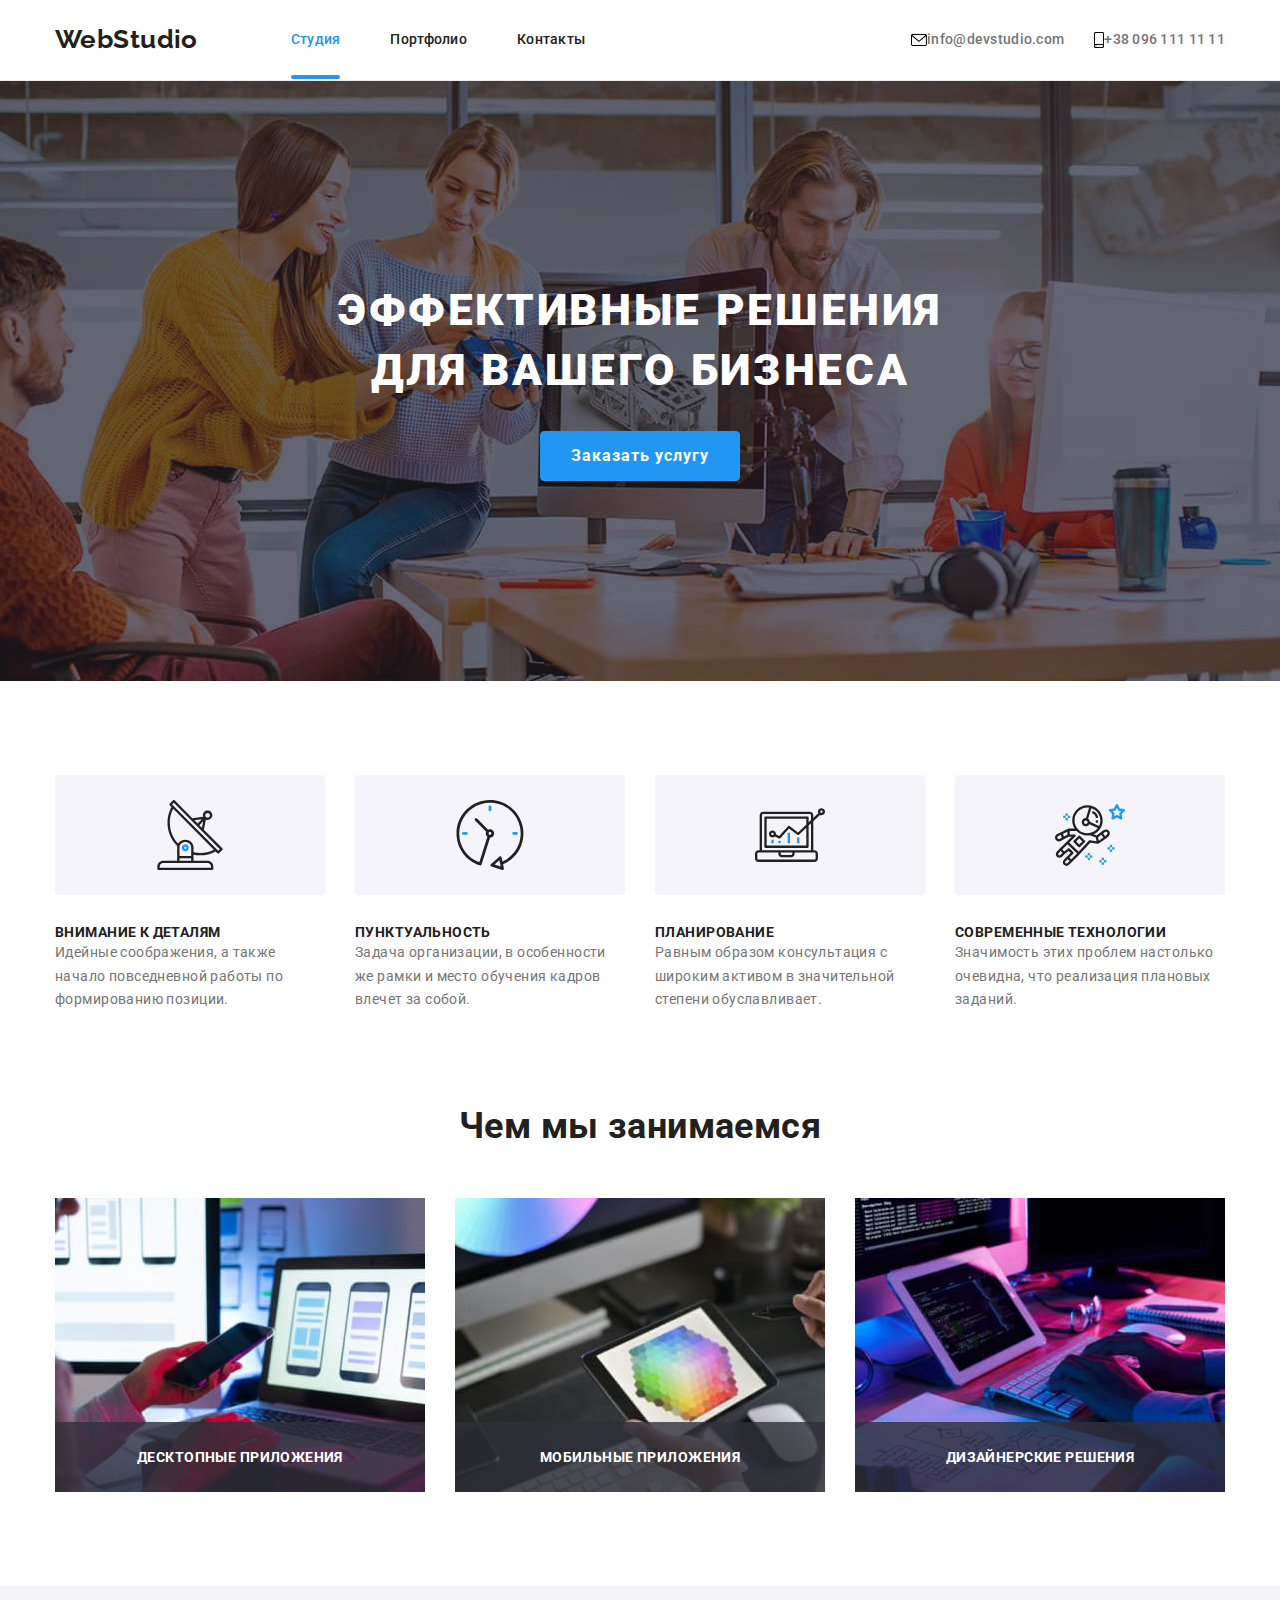
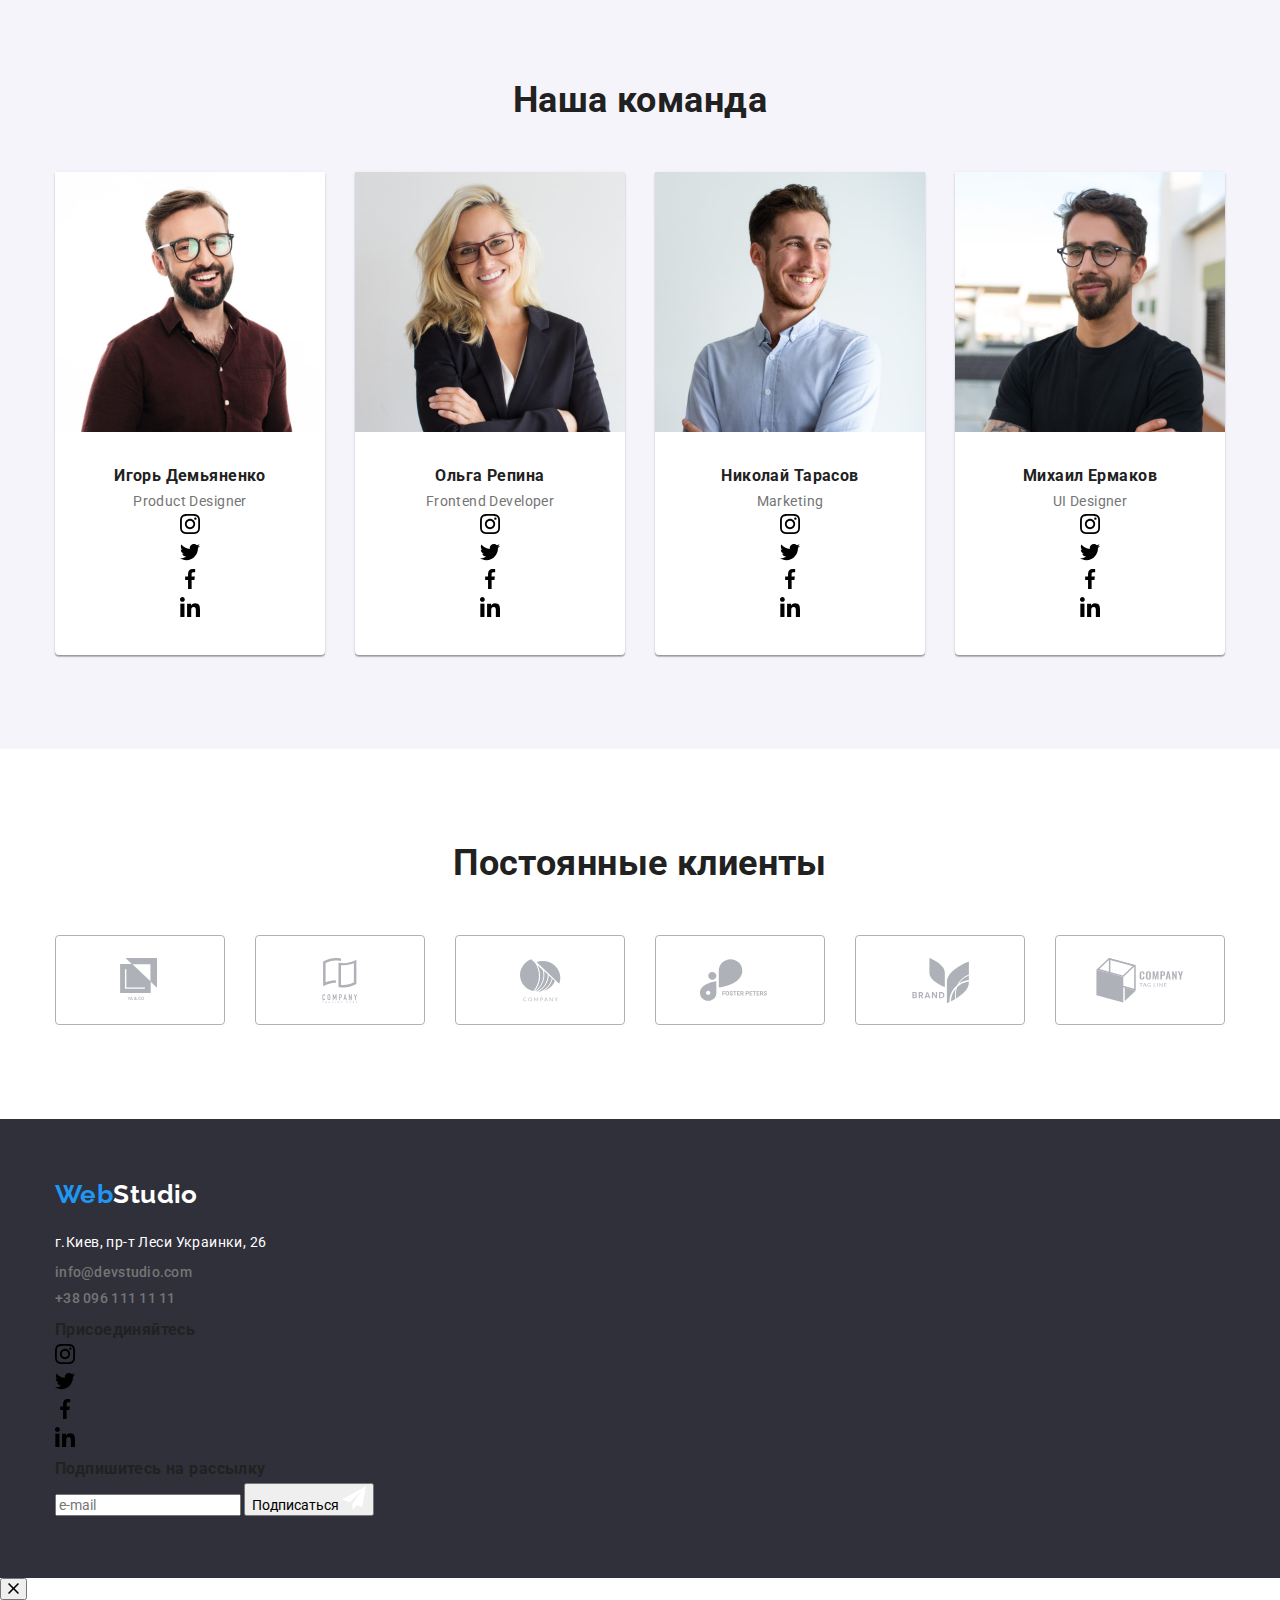
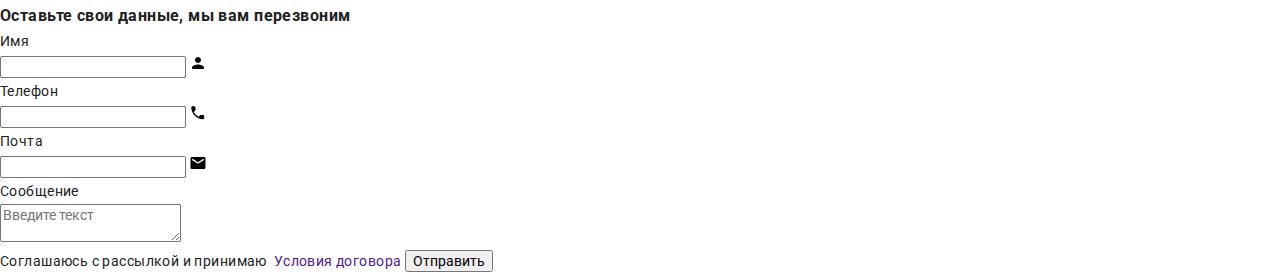
==== commit 2d14a0bc: "correct settings" ====
--- a/index.html
+++ b/index.html
@@ -1,435 +1,676 @@
+<!DOCTYPE html>
+
 <html lang="ru">
-<head>
-    <meta charset="UTF-8">
-    <meta http-equiv="X-UA-Compatible" content="IE=edge">
-    <meta name="viewport" content="width=device-width, initial-scale=1.0">
-    <title>Studio</title>
-    <link rel="preconnect" href="https://fonts.gstatic.com">
-    <link href="https://fonts.googleapis.com/css2?family=Raleway:wght@700&family=Roboto:wght@400;500;700&display=swap" rel="stylesheet">
-    <link rel="stylesheet" href="https://cdnjs.cloudflare.com/ajax/libs/modern-normalize/1.0.0/modern-normalize.min.css">
-    <link rel="stylesheet" href="https://cdnjs.cloudflare.com/ajax/libs/animate.css/4.1.1/animate.min.css" />
-    <link rel="stylesheet" href="./css/main.css">
-</head>
-<body>
-    <header>
-        <div class="container header">
-            <nav class="header-nav">
-                <a href="./index.html" class="logo logo-header">
-                    <span class="blue">Web</span>Studio
-                </a>
-                <ul class="page-ref"> 
+    <head>
+        <meta charset="UTF-8" />
+        <meta http-equiv="X-UA-Compatible" content="IE=edge" />
+        <meta name="viewport" content="width=device-width, initial-scale=1.0" />
+        <title>Studio</title>
+        <link rel="preconnect" href="https://fonts.gstatic.com" />
+        <link
+            href="https://fonts.googleapis.com/css2?family=Raleway:wght@700&family=Roboto:wght@400;500;700&display=swap"
+            rel="stylesheet"
+        />
+        <link
+            rel="stylesheet"
+            href="https://cdnjs.cloudflare.com/ajax/libs/modern-normalize/1.0.0/modern-normalize.min.css"
+        />
+        <link
+            rel="stylesheet"
+            href="https://cdnjs.cloudflare.com/ajax/libs/animate.css/4.1.1/animate.min.css"
+        />
+        <link rel="stylesheet" href="./css/main.css" />
+    </head>
+    <body>
+        <header>
+            <div class="container header">
+                <nav class="header-nav">
+                    <a href="./index.html" class="logo logo-header">
+                        <span class="blue">Web</span>Studio
+                    </a>
+                    <ul class="page-ref">
+                        <li>
+                            <a href="./index.html" class="active page"
+                                >Студия</a
+                            >
+                        </li>
+                        <li>
+                            <a href="./portfolio.html" class="page"
+                                >Портфолио</a
+                            >
+                        </li>
+                        <li>
+                            <a
+                                href="https://github.com/OrlovskyiPavlo/goit-markup-hw-03"
+                                class="page"
+                                >Контакты</a
+                            >
+                        </li>
+                    </ul>
+                </nav>
+                <ul class="contacts">
                     <li>
-                        <a href="./index.html" class="active page">Студия</a>
+                        <a href="mailto:info@devstudio.com" class="mail">
+                            <svg class="svg-icon" width="16" height="12">
+                                <use
+                                    href="./images/sprite.svg#icon-envelope"
+                                ></use></svg
+                            >info@devstudio.com</a
+                        >
                     </li>
                     <li>
-                        <a href="./portfolio.html" class="page">Портфолио</a>
-                    </li>
-                    <li>
-                        <a href="https://github.com/OrlovskyiPavlo/goit-markup-hw-03" class="page">Контакты</a>
-                    </li>
-                </ul>
-            </nav>
-            <ul class="contacts">
-                <li>
-                    <a href="mailto:info@devstudio.com" class="mail">
-                        <svg class="svg-icon" width="16" height="12">
-                            <use href="./images/sprite.svg#icon-envelope"></use>
-                        </svg>info@devstudio.com</a>
-                </li>
-                <li>
-                    <a href="tel:+380961111111" class="mobile">
-                    <svg class="svg-icon" width="10" height="16">
-                        <use href="./images/sprite.svg#icon-smartphone"></use>
-                    </svg>+38 096 111 11 11</a>
-                </li>
-            </ul>         
-        </div>
-    </header>
-    <main>
-        <section class="hero">
-            <div class="container wrapper">
-                <h1>Эффективные решения для вашего бизнеса</h1>
-                <button class="button" data-modal-open>Заказать услугу</button>
-            </div>
-        </section>
-         <!-- Особенности -->
-        <section class="advantages">
-            <div class="container">
-                <!-- заголовок скроем -->
-                <h2 class=visually-hidden>Принципы работы</h2>
-                <ul class="advantages-list">
-                    <li class="item details-attantion">
-                        <div class="svg-advantages">                      
-                            <svg class="svg-icon" width="70px" height="70px">
-                                <use href="./images/sprite.svg#icon-antenna"></use>
+                        <a href="tel:+380961111111" class="mobile">
+                            <svg class="svg-icon" width="10" height="16">
+                                <use
+                                    href="./images/sprite.svg#icon-smartphone"
+                                />
                             </svg>
-                        </div>
-                        <h3>Внимание к деталям</h3>
-                        <p>Идейные соображения, а также начало повседневной работы по формированию позиции.</p>
-                    </li>
-                    <li class="item punctuality">
-                        <div class="svg-advantages">
-                            <svg class="svg-icon" width="70px" height="70px">
-                                <use href="./images/sprite.svg#icon-clock"></use>
-                            </svg>
-                        </div>
-                        <h3>Пунктуальность</h3>
-                        <p>Задача организации, в особенности же рамки и место обучения кадров влечет за собой.</p>
-                    </li>
-                    <li class="item planning">
-                        <div class="svg-advantages">
-                            <svg class="svg-icon" width="70px" height="70px">
-                                <use href="./images/sprite.svg#icon-diagram"></use>
-                            </svg>
-                        </div>
-                        <h3>Планирование</h3>
-                        <p>Равным образом консультация с широким активом в значительной степени обуславливает.</p>
-                    </li>
-                    <li class="item tech">
-                        <div class="svg-advantages">
-                            <svg class="svg-icon" width="70px" height="70px">
-                                <use href="./images/sprite.svg#icon-astronaut"></use>
-                            </svg>
-                        </div>
-                        <h3>Современные технологии</h3>
-                        <p>Значимость этих проблем настолько очевидна, что реализация плановых заданий.</p>
-                    </li>
-                </ul>
-            </div>
-        </section>
-        <!-- Чем мы занимаемся -->
-        <section class="occupation">
-            <div class="container">
-                <h2 class="occupation-title">Чем мы занимаемся</h2>
-                <ul class="occupation-list">
-                    <li class="occupation-list-item">
-                        <img src="./images/img01.jpg" alt="Фото рабочего места 1" width="370">
-                        <p>Десктопные приложения</p>
-                    </li>
-                    <li class="occupation-list-item">
-                        <img src="./images/img02.jpg" alt="Фото рабочего места 2" width="370">
-                        <p>Мобильные приложения</p>
-                    </li>
-                    <li class="occupation-list-item">
-                        <img src="./images/img03.jpg" alt="Фото рабочего места 3" width="370">
-                        <p>Дизайнерские решения</p>
-                    </li>
-                </ul>
-            </div>
-        </section>
-        <!-- Наша команда -->
-        <section class="group">
-            <div class="container">
-                <h2>Наша команда</h2>
-                <ul class="employee-list">
-                    <li>
-                        <img src="./images/img04.jpg" alt="фото Игоря Демьянченко" width="270">
-                        <div class="employee-card">
-                            <h3 class="employee-name">Игорь Демьяненко</h3>
-                            <p>Product Designer</p>
-                            <ul class="group-social">
-                                <li class="social-link"> 
-                                    <a href="#" class="icon">
-                                        <svg class="icon-socials" width="20" height="20">
-                                            <use href="./images/sprite.svg#icon-instagram"></use>
-                                        </svg>
-                                    </a>
-                                </li>
-                                <li class="social-link">
-                                    <a href="#" class="icon">
-                                        <svg class="icon-socials" width="20" height="20">
-                                            <use href="./images/sprite.svg#icon-twitter"></use>
-                                        </svg>
-                                    </a>
-                                </li>
-                                <li class="social-link">
-                                    <a href="#" class="icon">
-                                        <svg class="icon-socials" width="20" height="20">
-                                            <use href="./images/sprite.svg#icon-facebook"></use>
-                                        </svg>
-                                    </a>
-                                </li>
-                                <li class="social-link">
-                                    <a href="#" class="icon">
-                                        <svg class="icon-socials" width="20" height="20">
-                                            <use href="./images/sprite.svg#icon-linkedin"></use>
-                                        </svg>
-                                    </a>
-                                </li>
-                            </ul>
-                        </div>
-                    </li>
-                    <li>
-                        <img src="./images/img05.jpg" alt="фото Ольги Репиной" width="270">
-                        <div class="employee-card">
-                            <h3 class="employee-name">Ольга Репина</h3>
-                            <p>Frontend Developer</p>
-                            <ul class="group-social">
-                                <li class="social-link">
-                                    <a href="#" class="icon">
-                                        <svg width="20" height="20">
-                                            <use href="./images/sprite.svg#icon-instagram"></use>
-                                        </svg>
-                                    </a>
-                                </li>
-                                <li class="social-link">
-                                    <a href="#" class="icon">
-                                        <svg width="20" height="20">
-                                            <use href="./images/sprite.svg#icon-twitter"></use>
-                                        </svg>
-                                    </a>
-                                </li>
-                                <li class="social-link">
-                                    <a href="#" class="icon">
-                                        <svg width="20" height="20">
-                                            <use href="./images/sprite.svg#icon-facebook"></use>
-                                        </svg>
-                                    </a>
-                                </li>
-                                <li class="social-link">
-                                    <a href="#" class="icon">
-                                        <svg width="20" height="20">
-                                            <use href="./images/sprite.svg#icon-linkedin"></use>
-                                        </svg>
-                                    </a>
-                                </li>
-                            </ul>
-                        </div>
-                    </li>
-                    <li>
-                        <img src="./images/img06.jpg" alt="фото Николая Тарасова" width="270">
-                        <div class="employee-card">
-                            <h3 class="employee-name">Николай Тарасов</h3>
-                            <p>Marketing</p>
-                            <ul class="group-social">
-                                <li class="social-link">
-                                    <a href="#" class="icon">
-                                        <svg width="20" height="20">
-                                            <use href="./images/sprite.svg#icon-instagram"></use>
-                                        </svg>
-                                    </a>
-                                </li>
-                                <li class="social-link">
-                                    <a href="#" class="icon">
-                                        <svg width="20" height="20">
-                                            <use href="./images/sprite.svg#icon-twitter"></use>
-                                        </svg>
-                                    </a>
-                                </li>
-                                <li class="social-link">
-                                    <a href="#" class="icon">
-                                        <svg width="20" height="20">
-                                            <use href="./images/sprite.svg#icon-facebook"></use>
-                                        </svg>
-                                    </a>
-                                </li>
-                                <li class="social-link">
-                                    <a href="#" class="icon">
-                                        <svg width="20" height="20">
-                                            <use href="./images/sprite.svg#icon-linkedin"></use>
-                                        </svg>
-                                    </a>
-                                </li>
-                            </ul>
-                        </div>                        
-                    </li>
-                    <li>
-                        <img src="./images/img07.jpg" alt="фото Михаила Ермакова" width="270">
-                        <div class="employee-card">
-                            <h3 class="employee-name">Михаил Ермаков</h3>
-                            <p>UI Designer</p>
-                            <ul class="group-social">
-                                <li class="social-link">
-                                    <a href="#" class="icon">
-                                        <svg width="20" height="20">
-                                            <use href="./images/sprite.svg#icon-instagram"></use>
-                                        </svg>
-                                    </a>
-                                </li>
-                                <li class="social-link">
-                                    <a href="#" class="icon">
-                                        <svg width="20" height="20">
-                                            <use href="./images/sprite.svg#icon-twitter"></use>
-                                        </svg>
-                                    </a>
-                                </li>
-                                <li class="social-link">
-                                    <a href="#" class="icon">
-                                        <svg width="20" height="20">
-                                            <use href="./images/sprite.svg#icon-facebook"></use>
-                                        </svg>
-                                    </a>
-                                </li>
-                                <li class="social-link">
-                                    <a href="#" class="icon">
-                                        <svg width="20" height="20">
-                                            <use href="./images/sprite.svg#icon-linkedin"></use>
-                                        </svg>
-                                    </a>
-                                </li>
-                            </ul>
-                        </div>
-                    </li>
-                </ul>
-            </div>
-        </section>
-        <section class="customers">
-            <div class="container">
-                <h2 class="customers-title">Постоянные клиенты</h2>
-                <ul class="customers-list">
-                    <li>
-                        <a href="#" class="customers-link">
-                            <svg class="icon-company" width="45" height="50">
-                                <use href="./images/sprite.svg#icon-logo-1"></use>
-                            </svg>
-                        </a>
-                    </li>
-                    <li>
-                        <a href="#" class="customers-link">
-                            <svg class="icon-company" width="40" height="52">
-                                <use href="./images/sprite.svg#icon-logo-2"></use>
-                            </svg>
-                        </a>
-                    </li>
-                    <li>
-                        <a href="#" class="customers-link">
-                            <svg class="icon-company" width="41" height="43">
-                                <use href="./images/sprite.svg#icon-logo-3"></use>
-                            </svg>
-                        </a>
-                    </li>
-                    <li>
-                        <a href="#" class="customers-link">
-                            <svg class="icon-company" width="80" height="42">
-                                <use href="./images/sprite.svg#icon-logo-4"></use>
-                            </svg>
-                        </a>
-                    </li>
-                    <li>
-                        <a href="#" class="customers-link">
-                            <svg class="icon-company" width="59" height="47">
-                                <use href="./images/sprite.svg#icon-logo-5"></use>
-                            </svg>
-                        </a>
-                    </li>
-                    <li>
-                        <a href="#" class="customers-link">
-                            <svg class="icon-company" width="88" height="45">
-                                <use href="./images/sprite.svg#icon-logo-6"></use>
-                            </svg>
+                            +38 096 111 11 11
                         </a>
                     </li>
                 </ul>
             </div>
-        </section>
-    </main>
-    <!--добро пожаловать в подвал-->
-    <footer class="footer">
-        <div class="container footer-flex">
-            <div>
-                <a class="logo logo-footer" href="./index.html">
-                    <span class="logo-blue">Web</span><span>Studio</span>
-                </a>
-                <address class="address">
-                    <p>г.Киев, пр-т Леси Украинки, 26</p>
-                </address>
-                <ul class="footer-contacts">
-                    <li>
-                        <a href="mailto:info@devstudio.com" class="mail">info@devstudio.com</a>
-                    </li>
-                    <li>
-                        <a href="tel:+380961111111" class="mobile">+38 096 111 11 11</a>
-                    </li>
-                </ul>
-            </div>    
-            <div class="connect">
-                <h3>Присоединяйтесь</h3>
-                <ul class="footer-social-link">
-                    <li class="social-link">
-                        <a href="#" class="icon">
-                            <svg width="20" height="20">
-                                <use href="./images/sprite.svg#icon-instagram"></use>
+        </header>
+        <main>
+            <section class="hero">
+                <div class="container wrapper">
+                    <h1>Эффективные решения для вашего бизнеса</h1>
+                    <button class="button" data-modal-open>
+                        Заказать услугу
+                    </button>
+                </div>
+            </section>
+            <!-- Особенности -->
+            <section class="advantages">
+                <div class="container">
+                    <!-- заголовок скроем -->
+                    <h2 class="visually-hidden">Принципы работы</h2>
+                    <ul class="advantages-list">
+                        <li class="item details-attantion">
+                            <div class="svg-advantages">
+                                <svg
+                                    class="svg-icon"
+                                    width="70px"
+                                    height="70px"
+                                >
+                                    <use
+                                        href="./images/sprite.svg#icon-antenna"
+                                    ></use>
+                                </svg>
+                            </div>
+                            <h3>Внимание к деталям</h3>
+                            <p>
+                                Идейные соображения, а также начало повседневной
+                                работы по формированию позиции.
+                            </p>
+                        </li>
+                        <li class="item punctuality">
+                            <div class="svg-advantages">
+                                <svg
+                                    class="svg-icon"
+                                    width="70px"
+                                    height="70px"
+                                >
+                                    <use
+                                        href="./images/sprite.svg#icon-clock"
+                                    ></use>
+                                </svg>
+                            </div>
+                            <h3>Пунктуальность</h3>
+                            <p>
+                                Задача организации, в особенности же рамки и
+                                место обучения кадров влечет за собой.
+                            </p>
+                        </li>
+                        <li class="item planning">
+                            <div class="svg-advantages">
+                                <svg
+                                    class="svg-icon"
+                                    width="70px"
+                                    height="70px"
+                                >
+                                    <use
+                                        href="./images/sprite.svg#icon-diagram"
+                                    ></use>
+                                </svg>
+                            </div>
+                            <h3>Планирование</h3>
+                            <p>
+                                Равным образом консультация с широким активом в
+                                значительной степени обуславливает.
+                            </p>
+                        </li>
+                        <li class="item tech">
+                            <div class="svg-advantages">
+                                <svg
+                                    class="svg-icon"
+                                    width="70px"
+                                    height="70px"
+                                >
+                                    <use
+                                        href="./images/sprite.svg#icon-astronaut"
+                                    ></use>
+                                </svg>
+                            </div>
+                            <h3>Современные технологии</h3>
+                            <p>
+                                Значимость этих проблем настолько очевидна, что
+                                реализация плановых заданий.
+                            </p>
+                        </li>
+                    </ul>
+                </div>
+            </section>
+            <!-- Чем мы занимаемся -->
+            <section class="occupation">
+                <div class="container">
+                    <h2 class="occupation-title">Чем мы занимаемся</h2>
+                    <ul class="occupation-list">
+                        <li class="occupation-list-item">
+                            <img
+                                src="./images/img01.jpg"
+                                alt="Фото рабочего места 1"
+                                width="370"
+                            />
+                            <p>Десктопные приложения</p>
+                        </li>
+                        <li class="occupation-list-item">
+                            <img
+                                src="./images/img02.jpg"
+                                alt="Фото рабочего места 2"
+                                width="370"
+                            />
+                            <p>Мобильные приложения</p>
+                        </li>
+                        <li class="occupation-list-item">
+                            <img
+                                src="./images/img03.jpg"
+                                alt="Фото рабочего места 3"
+                                width="370"
+                            />
+                            <p>Дизайнерские решения</p>
+                        </li>
+                    </ul>
+                </div>
+            </section>
+            <!-- Наша команда -->
+            <section class="group">
+                <div class="container">
+                    <h2>Наша команда</h2>
+                    <ul class="employee-list">
+                        <li>
+                            <img
+                                src="./images/img04.jpg"
+                                alt="фото Игоря Демьянченко"
+                                width="270"
+                            />
+                            <div class="employee-card">
+                                <h3 class="employee-name">Игорь Демьяненко</h3>
+                                <p>Product Designer</p>
+                                <ul class="group-social">
+                                    <li class="social-link">
+                                        <a href="#" class="icon">
+                                            <svg
+                                                class="icon-socials"
+                                                width="20"
+                                                height="20"
+                                            >
+                                                <use
+                                                    href="./images/sprite.svg#icon-instagram"
+                                                ></use>
+                                            </svg>
+                                        </a>
+                                    </li>
+                                    <li class="social-link">
+                                        <a href="#" class="icon">
+                                            <svg
+                                                class="icon-socials"
+                                                width="20"
+                                                height="20"
+                                            >
+                                                <use
+                                                    href="./images/sprite.svg#icon-twitter"
+                                                ></use>
+                                            </svg>
+                                        </a>
+                                    </li>
+                                    <li class="social-link">
+                                        <a href="#" class="icon">
+                                            <svg
+                                                class="icon-socials"
+                                                width="20"
+                                                height="20"
+                                            >
+                                                <use
+                                                    href="./images/sprite.svg#icon-facebook"
+                                                ></use>
+                                            </svg>
+                                        </a>
+                                    </li>
+                                    <li class="social-link">
+                                        <a href="#" class="icon">
+                                            <svg
+                                                class="icon-socials"
+                                                width="20"
+                                                height="20"
+                                            >
+                                                <use
+                                                    href="./images/sprite.svg#icon-linkedin"
+                                                ></use>
+                                            </svg>
+                                        </a>
+                                    </li>
+                                </ul>
+                            </div>
+                        </li>
+                        <li>
+                            <img
+                                src="./images/img05.jpg"
+                                alt="фото Ольги Репиной"
+                                width="270"
+                            />
+                            <div class="employee-card">
+                                <h3 class="employee-name">Ольга Репина</h3>
+                                <p>Frontend Developer</p>
+                                <ul class="group-social">
+                                    <li class="social-link">
+                                        <a href="#" class="icon">
+                                            <svg width="20" height="20">
+                                                <use
+                                                    href="./images/sprite.svg#icon-instagram"
+                                                ></use>
+                                            </svg>
+                                        </a>
+                                    </li>
+                                    <li class="social-link">
+                                        <a href="#" class="icon">
+                                            <svg width="20" height="20">
+                                                <use
+                                                    href="./images/sprite.svg#icon-twitter"
+                                                ></use>
+                                            </svg>
+                                        </a>
+                                    </li>
+                                    <li class="social-link">
+                                        <a href="#" class="icon">
+                                            <svg width="20" height="20">
+                                                <use
+                                                    href="./images/sprite.svg#icon-facebook"
+                                                ></use>
+                                            </svg>
+                                        </a>
+                                    </li>
+                                    <li class="social-link">
+                                        <a href="#" class="icon">
+                                            <svg width="20" height="20">
+                                                <use
+                                                    href="./images/sprite.svg#icon-linkedin"
+                                                ></use>
+                                            </svg>
+                                        </a>
+                                    </li>
+                                </ul>
+                            </div>
+                        </li>
+                        <li>
+                            <img
+                                src="./images/img06.jpg"
+                                alt="фото Николая Тарасова"
+                                width="270"
+                            />
+                            <div class="employee-card">
+                                <h3 class="employee-name">Николай Тарасов</h3>
+                                <p>Marketing</p>
+                                <ul class="group-social">
+                                    <li class="social-link">
+                                        <a href="#" class="icon">
+                                            <svg width="20" height="20">
+                                                <use
+                                                    href="./images/sprite.svg#icon-instagram"
+                                                ></use>
+                                            </svg>
+                                        </a>
+                                    </li>
+                                    <li class="social-link">
+                                        <a href="#" class="icon">
+                                            <svg width="20" height="20">
+                                                <use
+                                                    href="./images/sprite.svg#icon-twitter"
+                                                ></use>
+                                            </svg>
+                                        </a>
+                                    </li>
+                                    <li class="social-link">
+                                        <a href="#" class="icon">
+                                            <svg width="20" height="20">
+                                                <use
+                                                    href="./images/sprite.svg#icon-facebook"
+                                                ></use>
+                                            </svg>
+                                        </a>
+                                    </li>
+                                    <li class="social-link">
+                                        <a href="#" class="icon">
+                                            <svg width="20" height="20">
+                                                <use
+                                                    href="./images/sprite.svg#icon-linkedin"
+                                                ></use>
+                                            </svg>
+                                        </a>
+                                    </li>
+                                </ul>
+                            </div>
+                        </li>
+                        <li>
+                            <img
+                                src="./images/img07.jpg"
+                                alt="фото Михаила Ермакова"
+                                width="270"
+                            />
+                            <div class="employee-card">
+                                <h3 class="employee-name">Михаил Ермаков</h3>
+                                <p>UI Designer</p>
+                                <ul class="group-social">
+                                    <li class="social-link">
+                                        <a href="#" class="icon">
+                                            <svg width="20" height="20">
+                                                <use
+                                                    href="./images/sprite.svg#icon-instagram"
+                                                ></use>
+                                            </svg>
+                                        </a>
+                                    </li>
+                                    <li class="social-link">
+                                        <a href="#" class="icon">
+                                            <svg width="20" height="20">
+                                                <use
+                                                    href="./images/sprite.svg#icon-twitter"
+                                                ></use>
+                                            </svg>
+                                        </a>
+                                    </li>
+                                    <li class="social-link">
+                                        <a href="#" class="icon">
+                                            <svg width="20" height="20">
+                                                <use
+                                                    href="./images/sprite.svg#icon-facebook"
+                                                ></use>
+                                            </svg>
+                                        </a>
+                                    </li>
+                                    <li class="social-link">
+                                        <a href="#" class="icon">
+                                            <svg width="20" height="20">
+                                                <use
+                                                    href="./images/sprite.svg#icon-linkedin"
+                                                ></use>
+                                            </svg>
+                                        </a>
+                                    </li>
+                                </ul>
+                            </div>
+                        </li>
+                    </ul>
+                </div>
+            </section>
+            <section class="customers">
+                <div class="container">
+                    <h2 class="customers-title">Постоянные клиенты</h2>
+                    <ul class="customers-list">
+                        <li>
+                            <a href="#" class="customers-link">
+                                <svg
+                                    class="icon-company"
+                                    width="45"
+                                    height="50"
+                                >
+                                    <use
+                                        href="./images/sprite.svg#icon-logo-1"
+                                    ></use>
+                                </svg>
+                            </a>
+                        </li>
+                        <li>
+                            <a href="#" class="customers-link">
+                                <svg
+                                    class="icon-company"
+                                    width="40"
+                                    height="52"
+                                >
+                                    <use
+                                        href="./images/sprite.svg#icon-logo-2"
+                                    ></use>
+                                </svg>
+                            </a>
+                        </li>
+                        <li>
+                            <a href="#" class="customers-link">
+                                <svg
+                                    class="icon-company"
+                                    width="41"
+                                    height="43"
+                                >
+                                    <use
+                                        href="./images/sprite.svg#icon-logo-3"
+                                    ></use>
+                                </svg>
+                            </a>
+                        </li>
+                        <li>
+                            <a href="#" class="customers-link">
+                                <svg
+                                    class="icon-company"
+                                    width="80"
+                                    height="42"
+                                >
+                                    <use
+                                        href="./images/sprite.svg#icon-logo-4"
+                                    ></use>
+                                </svg>
+                            </a>
+                        </li>
+                        <li>
+                            <a href="#" class="customers-link">
+                                <svg
+                                    class="icon-company"
+                                    width="59"
+                                    height="47"
+                                >
+                                    <use
+                                        href="./images/sprite.svg#icon-logo-5"
+                                    ></use>
+                                </svg>
+                            </a>
+                        </li>
+                        <li>
+                            <a href="#" class="customers-link">
+                                <svg
+                                    class="icon-company"
+                                    width="88"
+                                    height="45"
+                                >
+                                    <use
+                                        href="./images/sprite.svg#icon-logo-6"
+                                    ></use>
+                                </svg>
+                            </a>
+                        </li>
+                    </ul>
+                </div>
+            </section>
+        </main>
+        <!--добро пожаловать в подвал-->
+        <footer class="footer">
+            <div class="container footer-flex">
+                <div>
+                    <a class="logo logo-footer" href="./index.html">
+                        <span class="logo-blue">Web</span><span>Studio</span>
+                    </a>
+                    <address class="address">
+                        <p>г.Киев, пр-т Леси Украинки, 26</p>
+                    </address>
+                    <ul class="footer-contacts">
+                        <li>
+                            <a href="mailto:info@devstudio.com" class="mail"
+                                >info@devstudio.com</a
+                            >
+                        </li>
+                        <li>
+                            <a href="tel:+380961111111" class="mobile"
+                                >+38 096 111 11 11</a
+                            >
+                        </li>
+                    </ul>
+                </div>
+                <div class="connect">
+                    <h3>Присоединяйтесь</h3>
+                    <ul class="footer-social-link">
+                        <li class="social-link">
+                            <a href="#" class="icon">
+                                <svg width="20" height="20">
+                                    <use
+                                        href="./images/sprite.svg#icon-instagram"
+                                    ></use>
+                                </svg>
+                            </a>
+                        </li>
+                        <li class="social-link">
+                            <a href="#" class="icon">
+                                <svg width="20" height="20">
+                                    <use
+                                        href="./images/sprite.svg#icon-twitter"
+                                    ></use>
+                                </svg>
+                            </a>
+                        </li>
+                        <li class="social-link">
+                            <a href="#" class="icon">
+                                <svg width="20" height="20">
+                                    <use
+                                        href="./images/sprite.svg#icon-facebook"
+                                    ></use>
+                                </svg>
+                            </a>
+                        </li>
+                        <li class="social-link">
+                            <a href="#" class="icon">
+                                <svg width="20" height="20">
+                                    <use
+                                        href="./images/sprite.svg#icon-linkedin"
+                                    ></use>
+                                </svg>
+                            </a>
+                        </li>
+                    </ul>
+                </div>
+                <div class="subscribe">
+                    <h3>Подпишитесь на рассылку</h3>
+                    <form action="#" class="footer-subscribe">
+                        <input
+                            type="email"
+                            class="mail-footer-input"
+                            name="subscription"
+                            placeholder="e-mail"
+                        />
+                        <button type="submit" class="mail-footer-btn">
+                            Подписаться
+                            <svg class="plane-icon" width="24" height="24">
+                                <use
+                                    href="./images/sprite.svg#icon-plane"
+                                ></use>
                             </svg>
-                        </a>
-                    </li>
-                    <li class="social-link">
-                        <a href="#" class="icon">
-                             <svg width="20" height="20">
-                                <use href="./images/sprite.svg#icon-twitter"></use>
-                            </svg>
-                        </a>
-                    </li>
-                    <li class="social-link">
-                        <a href="#" class="icon">
-                            <svg width="20" height="20">
-                                <use href="./images/sprite.svg#icon-facebook"></use>
-                            </svg>
-                        </a>
-                    </li>
-                    <li class="social-link">
-                        <a href="#" class="icon">
-                            <svg width="20" height="20">
-                                <use href="./images/sprite.svg#icon-linkedin"></use>
-                            </svg>
-                        </a>
-                    </li>
-                </ul>
+                        </button>
+                    </form>
+                </div>
             </div>
-            <div class="subscribe">
-                <h3>Подпишитесь на рассылку</h3>
-                <form action="#" class="footer-subscribe">
-                    <input type="email" class="mail-footer-input" name="subscription" placeholder="e-mail">
-                    <button type="submit" class="mail-footer-btn">Подписаться
-                    <svg class="plane-icon" width="24" height="24">
-                        <use href="./images/sprite.svg#icon-plane"></use>
+        </footer>
+        <div class="backdrop is-hidden" data-modal>
+            <div class="modal-screen">
+                <button type="button" class="close-btn" data-modal-close>
+                    <svg width="11" height="11">
+                        <use href="./images/sprite.svg#icon-close"></use>
                     </svg>
+                </button>
+                <h3>Оставьте свои данные, мы вам перезвоним</h3>
+                <form action="#" class="modal-form">
+                    <label class="modal-form-field">Имя</label>
+                    <div class="icon-input">
+                        <input
+                            type="text"
+                            name="user-name"
+                            class="modal-form-input"
+                            required
+                            minlength="2"
+                        />
+                        <svg
+                            class="modal-form-icon person_svg"
+                            width="18"
+                            height="18"
+                        >
+                            <use href="./images/sprite.svg#icon-person"></use>
+                        </svg>
+                    </div>
+                    <label class="modal-form-field">Телефон</label>
+                    <div class="icon-input">
+                        <input
+                            type="tel"
+                            name="user-phone"
+                            class="modal-form-input"
+                            required
+                            pattern="[0-9]{3}-[0-9]{3}-[0-9]{2}-[0-9]{2}"
+                            title="Введите данные в указанном формате"
+                        />
+                        <svg
+                            class="modal-form-icon phone_svg"
+                            width="18"
+                            height="18"
+                        >
+                            <use href="./images/sprite.svg#icon-phone"></use>
+                        </svg>
+                    </div>
+                    <label class="modal-form-field">Почта</label>
+                    <div class="icon-input">
+                        <input
+                            type="tel"
+                            name="user-email"
+                            class="modal-form-input"
+                            title="Введите данные в указанном формате"
+                        />
+                        <svg
+                            class="modal-form-icon email_svg"
+                            width="18"
+                            height="18"
+                        >
+                            <use href="./images/sprite.svg#icon-email"></use>
+                        </svg>
+                    </div>
+                    <label class="modal-form-field">Сообщение</label>
+                    <div class="icon-input">
+                        <textarea
+                            name="user-message"
+                            class="modal-form-message"
+                            placeholder="Введите текст"
+                        ></textarea>
+                    </div>
+                    <input
+                        type="checkbox"
+                        id="user-term"
+                        name="user-term"
+                        class="modal-form-term visually-hidden"
+                    />
+                    <label class="check-label" for="user-term"
+                        >Соглашаюсь с рассылкой и принимаю&nbsp;
+                        <a href="" class="policy_link"
+                            >Условия договора</a
+                        ></label
+                    >
+                    <button type="submit" class="modal-form-btn">
+                        Отправить
                     </button>
                 </form>
             </div>
-        </div>       
-    </footer>
-    <div class="backdrop is-hidden" data-modal>
-        <div class="modal-screen">
-            <button type="button" class="close-btn" data-modal-close>
-                <svg width="11" height="11">
-                    <use href="./images/sprite.svg#icon-close"></use>
-                </svg>
-            </button>
-            <h3>Оставьте свои данные, мы вам перезвоним</h3>
-            <form action="#" class="modal-form">
-                <label class="modal-form-field">Имя</label>
-                    <div class="icon-input">
-                        <input type="text" name="user-name" class="modal-form-input" required minlength="2">
-                        <svg class="modal-form-icon person_svg" width="18" height="18">
-                            <use href="./images/sprite.svg#icon-person"></use>
-                        </svg>
-                    </div>                
-                <label class="modal-form-field">Телефон</label>
-                    <div class="icon-input">
-                        <input type="tel" name="user-phone" class="modal-form-input" required pattern="[0-9]{3}-[0-9]{3}-[0-9]{2}-[0-9]{2}" title="Введите данные в указанном формате">
-                        <svg class="modal-form-icon phone_svg" width="18" height="18">
-                            <use href="./images/sprite.svg#icon-phone"></use>
-                        </svg>
-                    </div>
-                <label class="modal-form-field">Почта</label>
-                    <div class="icon-input">
-                        <input type="tel" name="user-email" class="modal-form-input" title="Введите данные в указанном формате">
-                        <svg class="modal-form-icon email_svg" width="18" height="18">
-                            <use href="./images/sprite.svg#icon-email"></use>
-                        </svg>
-                    </div>
-                <label class="modal-form-field">Сообщение</label>
-                    <div class="icon-input">
-                        <textarea name="user-message" class="modal-form-message" placeholder="Введите текст"></textarea>
-                    </div>                                      
-                <input type="checkbox" id="user-term" name="user-term" class="modal-form-term visually-hidden">
-                <label class="check-label" for="user-term">Соглашаюсь с рассылкой и принимаю&nbsp;
-                <a href="" class="policy_link">Условия договора</a></label>
-                <button type="submit" class="modal-form-btn">Отправить</button>
-            </form>
         </div>
-    </div>
-    <script src="./js/modal.js"></script>
-    <!--is-hidden (вернуть на место после backdrop)-->
-</body>
+        <script src="./js/modal.js"></script>
+        <!--is-hidden (вернуть на место после backdrop)-->
+    </body>
 </html>
--- a/css/main.css
+++ b/css/main.css
@@ -0,0 +1,731 @@
+:root {
+    --primary-font-color: #212121;
+    --secondary-font-color: #757575;
+    --accent-color: #2196f3;
+    --second-accent-color: #ffffff;
+    --hero-background-color: #2f303a;
+    --background-color: #f5f4fa;
+    --occupation-color: rgba(47, 48, 58, 0.8);
+    --secondary-backround-color: #2f303a;
+    --card-shadow: 0px 2px 1px rgba(0, 0, 0, 0.2),
+        0px 1px 1px rgba(0, 0, 0, 0.14), 0px 1px 3px rgba(0, 0, 0, 0.12);
+    --overlay-background: rgba(33, 150, 243, 0.9);
+    --trans-duration: 250ms;
+    --cubik: cubic-bezier(0.4, 0, 0.2, 1);
+    --modal-bgc: rgba(0, 0, 0, 0.2);
+    --hidden-bgc: rgba(33, 150, 243, 0.9);
+}
+
+img {
+    display: block;
+    max-width: 100%;
+    height: auto;
+}
+
+ul {
+    list-style-type: none;
+    padding: 0;
+    margin: 0;
+}
+
+a,
+a:visited {
+    text-decoration: none;
+}
+
+h1,
+h2,
+h3,
+h4,
+h5,
+h6,
+p {
+    margin: 0;
+}
+
+ul,
+ol {
+    margin: 0;
+    padding: 0;
+}
+
+body {
+    font-family: 'Roboto', sans-serif;
+    font-weight: 400;
+    letter-spacing: 0.03em;
+    font-size: 14px;
+    line-height: 1.71;
+    color: var(--primary-font-color);
+    margin: 0px;
+}
+
+h1 {
+    font-weight: 900;
+    font-size: 44px;
+    line-height: 1.36;
+    letter-spacing: 0.06em;
+    text-align: center;
+    color: #ffffff;
+    text-transform: uppercase;
+}
+
+h2 {
+    font-size: 36px;
+    line-height: 1.16;
+    font-weight: 700;
+    text-align: center;
+}
+
+h3 p {
+    font-style: normal;
+    font-weight: normal;
+    font-size: 14px;
+    line-height: 1.7;
+    color: var(--secondary-font-color);
+    letter-spacing: 0.03em;
+}
+
+.visually-hidden {
+    position: absolute !important;
+    clip: rect(1px 1px 1px 1px);
+    clip: rect(1px, 1px, 1px, 1px);
+    padding: 0 !important;
+    border: 0 !important;
+    height: 1px !important;
+    width: 1px !important;
+    overflow: hidden;
+}
+
+.container {
+    width: 1200px;
+    padding-left: 15px;
+    padding-right: 15px;
+    margin-left: auto;
+    margin-right: auto;
+}
+
+.logo {
+    font-family: 'Raleway', sans-serif;
+    font-weight: 700;
+    font-size: 26px;
+    line-height: 1.19;
+    padding-top: 24px;
+    padding-bottom: 25px;
+}
+
+.logo-header {
+    color: var(--primary-font-color);
+}
+
+.logo-footer {
+    color: var(--second-accent-color);
+}
+
+.logo-blue {
+    color: var(--accent-color);
+}
+
+header {
+    border-bottom: 1px solid #ececec;
+}
+
+.header {
+    display: -webkit-box;
+    display: -ms-flexbox;
+    display: flex;
+    -webkit-box-align: center;
+    -ms-flex-align: center;
+    align-items: center;
+}
+
+.header-nav {
+    display: -webkit-box;
+    display: -ms-flexbox;
+    display: flex;
+    -webkit-box-align: center;
+    -ms-flex-align: center;
+    align-items: center;
+}
+
+.header-nav .page {
+    position: relative;
+    -webkit-transition-timing-function: var(--cubik);
+    transition-timing-function: var(--cubik);
+    -webkit-transition-duration: var(--trans-duration);
+    transition-duration: var(--trans-duration);
+}
+
+.header-nav .active.page::after {
+    content: '';
+    position: absolute;
+    background-color: var(--accent-color);
+    width: 100%;
+    height: 4px;
+    border-radius: 2px;
+    bottom: 0;
+    left: 0;
+}
+
+.logo.logo-header {
+    margin-right: 93px;
+}
+
+.page-ref {
+    display: -webkit-box;
+    display: -ms-flexbox;
+    display: flex;
+}
+
+.page-ref li:not(:last-child) {
+    margin-right: 50px;
+}
+
+.page:focus {
+    outline: none;
+    color: var(--accent-color);
+}
+
+.page {
+    color: var(--primary-font-color);
+    padding-top: 32px;
+    padding-bottom: 32px;
+}
+
+.page-ref,
+a:visited {
+    letter-spacing: 0.02em;
+    line-height: 1.14;
+    font-weight: 500;
+}
+
+.page-ref a:hover,
+.mail:hover,
+.mobile:hover {
+    color: var(--accent-color);
+}
+
+.active.page {
+    color: var(--accent-color);
+}
+
+.contacts {
+    display: -webkit-box;
+    display: -ms-flexbox;
+    display: flex;
+    margin-left: auto;
+}
+
+.contacts li:last-child {
+    margin-left: 30px;
+}
+
+.mail,
+.mobile {
+    display: -webkit-box;
+    display: -ms-flexbox;
+    display: flex;
+    -webkit-box-align: center;
+    -ms-flex-align: center;
+    align-items: center;
+    letter-spacing: 0.02em;
+    line-height: 1.2;
+    font-weight: 500;
+    color: var(--secondary-font-color);
+    -webkit-transition-property: color;
+    transition-property: color;
+    -webkit-transition-timing-function: var(--cubik);
+    transition-timing-function: var(--cubik);
+    -webkit-transition-duration: var(--trans-duration);
+    transition-duration: var(--trans-duration);
+}
+
+.svg-icon {
+    -webkit-transition-property: fill;
+    transition-property: fill;
+    -webkit-transition-timing-function: var(--cubik);
+    transition-timing-function: var(--cubik);
+    -webkit-transition-duration: var(--trans-duration);
+    transition-duration: var(--trans-duration);
+}
+
+.hero {
+    display: -webkit-box;
+    display: -ms-flexbox;
+    display: flex;
+    -webkit-box-orient: vertical;
+    -webkit-box-direction: normal;
+    -ms-flex-direction: column;
+    flex-direction: column;
+    -webkit-box-align: center;
+    -ms-flex-align: center;
+    align-items: center;
+    -webkit-box-pack: center;
+    -ms-flex-pack: center;
+    justify-content: center;
+    text-align: center;
+    max-width: 1600px;
+    height: 600px;
+    margin: 0 auto;
+    background-color: var(--hero-background-color);
+    background-position: center;
+    background-size: cover;
+    background-image: -webkit-gradient(
+            linear,
+            left top,
+            left bottom,
+            from(rgba(47, 48, 58, 0.4)),
+            to(rgba(47, 48, 58, 0.4))
+        ),
+        url(../images/hero.jpg);
+    background-image: linear-gradient(
+            rgba(47, 48, 58, 0.4),
+            rgba(47, 48, 58, 0.4)
+        ),
+        url(../images/hero.jpg);
+}
+
+.button,
+.button:focus {
+    width: 200px;
+    height: 50px;
+    border: 1px solid var(--accent-color);
+    background-color: var(--accent-color);
+    letter-spacing: 0.06em;
+    line-height: 1.87;
+    font-size: 16px;
+    font-family: 'Roboto', sans-serif;
+    color: var(--second-accent-color);
+    font-weight: 700;
+    outline: none;
+    cursor: pointer;
+    margin-top: 30px;
+    border-radius: 4px;
+}
+
+.wrapper {
+    width: 696px;
+    margin: 0 auto;
+}
+
+.advantages {
+    line-height: 1.1;
+    letter-spacing: 0.03em;
+    padding-top: 94px;
+    padding-bottom: 94px;
+}
+
+.advantages ul {
+    display: -webkit-box;
+    display: -ms-flexbox;
+    display: flex;
+    -webkit-box-pack: justify;
+    -ms-flex-pack: justify;
+    justify-content: space-between;
+}
+
+.advantages li:last-child {
+    margin-right: 0;
+}
+
+.advantages li {
+    width: 270px;
+}
+
+.advantages h3 {
+    font-size: 14px;
+    line-height: 1.14;
+    font-weight: 700;
+    text-transform: uppercase;
+    color: var(--primary-font-color);
+}
+
+.advantages,
+.group p {
+    line-height: 1.7;
+    color: var(--secondary-font-color);
+}
+
+.svg-advantages {
+    width: 270px;
+    height: 120px;
+    background-color: var(--background-color);
+    margin-bottom: 30px;
+    display: -webkit-box;
+    display: -ms-flexbox;
+    display: flex;
+    -webkit-box-pack: center;
+    -ms-flex-pack: center;
+    justify-content: center;
+    -webkit-box-align: center;
+    -ms-flex-align: center;
+    align-items: center;
+    border-radius: 4px;
+}
+
+.occupation {
+    padding-bottom: 94px;
+}
+
+.occupation-title {
+    margin-bottom: 50px;
+}
+
+.occupation-list {
+    display: -webkit-box;
+    display: -ms-flexbox;
+    display: flex;
+    -webkit-box-pack: justify;
+    -ms-flex-pack: justify;
+    justify-content: space-between;
+}
+
+.occupation-list {
+    position: relative;
+}
+
+.occupation-list p {
+    position: absolute;
+    bottom: 0;
+    width: 370px;
+    background-color: rgba(47, 48, 58, 0.8);
+    padding-top: 27px;
+    padding-bottom: 27px;
+    margin: 0;
+    text-transform: uppercase;
+    font-weight: 700;
+    font-size: 14px;
+    line-height: 16px;
+    text-align: center;
+    letter-spacing: 0.03em;
+    color: #ffffff;
+}
+
+.group {
+    background-color: var(--background-color);
+    display: -webkit-box;
+    display: -ms-flexbox;
+    display: flex;
+    padding-top: 94px;
+    padding-bottom: 94px;
+}
+
+.employee-list {
+    display: -webkit-box;
+    display: -ms-flexbox;
+    display: flex;
+    -webkit-box-pack: justify;
+    -ms-flex-pack: justify;
+    justify-content: space-between;
+}
+
+.employee-list li:last-child {
+    margin-right: 0;
+}
+
+.employee-card {
+    padding-top: 30px;
+    padding-bottom: 30px;
+}
+
+.group h2 {
+    margin-bottom: 50px;
+}
+
+.employee-list > li {
+    background-color: #ffffff;
+    width: 270px;
+    -webkit-box-shadow: var(--card-shadow);
+    box-shadow: var(--card-shadow);
+    border-radius: 0px 0px 4px 4px;
+    text-align: center;
+}
+
+.customers-title {
+    margin-bottom: 50px;
+}
+
+.customers-list {
+    display: -webkit-box;
+    display: -ms-flexbox;
+    display: flex;
+    -webkit-box-pack: center;
+    -ms-flex-pack: center;
+    justify-content: center;
+    -webkit-box-align: center;
+    -ms-flex-align: center;
+    align-items: center;
+    padding-bottom: 94px;
+}
+
+.customers-list li {
+    width: 170px;
+    height: 90px;
+    margin-right: 30px;
+}
+
+.customers-list li:last-child {
+    margin-right: 0;
+}
+
+.customers-list a {
+    border: 1px solid #afb1b8;
+    border-radius: 4px;
+    margin-right: 30px;
+    display: -webkit-box;
+    display: -ms-flexbox;
+    display: flex;
+    width: 100%;
+    height: 90px;
+    -webkit-box-pack: center;
+    -ms-flex-pack: center;
+    justify-content: center;
+    -webkit-box-align: center;
+    -ms-flex-align: center;
+    align-items: center;
+}
+
+.customers {
+    padding-top: 94px;
+}
+
+.customers-link {
+    -webkit-transition-property: border;
+    transition-property: border;
+    -webkit-transition-timing-function: var(--cubik);
+    transition-timing-function: var(--cubik);
+    -webkit-transition-duration: var(--trans-duration);
+    transition-duration: var(--trans-duration);
+}
+
+.icon-company {
+    -webkit-transition-property: fill;
+    transition-property: fill;
+    -webkit-transition-timing-function: var(--cubik);
+    transition-timing-function: var(--cubik);
+    -webkit-transition-duration: var(--trans-duration);
+    transition-duration: var(--trans-duration);
+}
+
+.customers-link svg {
+    height: 45px;
+    fill: #afb1b8;
+}
+
+.customers-link:hover {
+    border: 1px solid var(--accent-color);
+}
+
+.customers-link:hover svg {
+    fill: var(--accent-color);
+}
+
+.customers-link:focus {
+    outline: none;
+    border: 1px solid var(--accent-color);
+}
+
+.customers-link:focus svg {
+    fill: var(--accent-color);
+}
+
+.portfolio {
+    display: -webkit-box;
+    display: -ms-flexbox;
+    display: flex;
+    padding-bottom: 94px;
+    padding-top: 94px;
+}
+
+.filter-panel {
+    display: -webkit-box;
+    display: -ms-flexbox;
+    display: flex;
+    -webkit-box-pack: centere;
+    -ms-flex-pack: centere;
+    justify-content: centere;
+    margin-left: 280px;
+    padding-bottom: 88px;
+}
+
+.filter-panel button {
+    font-family: 'Roboto', sans-serif;
+    font-weight: 500;
+    font-size: 16px;
+    line-height: 1.63;
+    background-color: var(--background-color);
+    color: var(--primary-font-color);
+    padding: 6px 22px;
+    border-radius: 4px;
+    border: 1px solid #f5f4fa;
+    -webkit-transition-property: color;
+    transition-property: color;
+    -webkit-transition-duration: var(--trans-duration);
+    transition-duration: var(--trans-duration);
+    -webkit-transition-timing-function: var(--cubik);
+    transition-timing-function: var(--cubik);
+}
+
+.filter-panel button:hover {
+    background-color: var(--accent-color);
+    border-color: transparent;
+    color: var(--second-accent-color);
+    cursor: pointer;
+    -webkit-box-shadow: 0px 3px 1px rgba(0, 0, 0, 0.1),
+        0px 1px 2px rgba(0, 0, 0, 0.08), 0px 2px 2px rgba(0, 0, 0, 0.12);
+    box-shadow: 0px 3px 1px rgba(0, 0, 0, 0.1), 0px 1px 2px rgba(0, 0, 0, 0.08),
+        0px 2px 2px rgba(0, 0, 0, 0.12);
+}
+
+.filter-panel button:focus {
+    background-color: var(--accent-color);
+    color: var(--second-accent-color);
+    outline: none;
+    -webkit-box-shadow: 0px 3px 1px rgba(0, 0, 0, 0.1),
+        0px 1px 2px rgba(0, 0, 0, 0.08), 0px 2px 2px rgba(0, 0, 0, 0.12);
+    box-shadow: 0px 3px 1px rgba(0, 0, 0, 0.1), 0px 1px 2px rgba(0, 0, 0, 0.08),
+        0px 2px 2px rgba(0, 0, 0, 0.12);
+}
+
+.filter-panel li {
+    margin-right: 8px;
+}
+
+.filter-panel li:last-child {
+    margin-right: 0px;
+}
+
+.project-link li {
+    width: 370px;
+    border: 1px solid #eeeeee;
+    margin-left: 30px;
+    margin-top: 30px;
+}
+
+.project-link {
+    font-size: 18px;
+    line-height: 2;
+    letter-spacing: 0.06em;
+    color: var(--primary-font-color);
+}
+
+.projects-list {
+    display: -webkit-box;
+    display: -ms-flexbox;
+    display: flex;
+    -ms-flex-wrap: wrap;
+    flex-wrap: wrap;
+    margin-left: -30px;
+    margin-top: -30px;
+}
+
+.projects-list li {
+    width: 370px;
+    border: 1px solid #eeeeee;
+    margin-left: 30px;
+    margin-top: 30px;
+}
+
+.projects-list h3 {
+    font-weight: 700;
+    font-size: 18px;
+    letter-spacing: 0.06em;
+    line-height: 2;
+    text-align: left;
+    color: var(--primary-font-color);
+    margin-top: 20px;
+    margin-left: 24px;
+    margin-bottom: 4px;
+}
+
+.projects-list-type {
+    font-size: 16px;
+    line-height: 1.87;
+    letter-spacing: 0.03em;
+    color: var(--secondary-font-color);
+    margin-top: 4px;
+    margin-left: 24px;
+    margin-bottom: 20px;
+}
+
+.project-link {
+    display: inline-block;
+}
+
+.project-link:focus .overlay-block {
+    outline-color: var(--accent-color);
+    -webkit-box-shadow: 0px 1px 1px black, 0px 4px 4px black, 1px 4px 6px black;
+    box-shadow: 0px 1px 1px black, 0px 4px 4px black, 1px 4px 6px black;
+    -webkit-transform: translateY(0%);
+    transform: translateY(0%);
+    -webkit-transition: -webkit-transform 250ms cubic-bezier(0.4, 0, 0.2, 1);
+    transition: -webkit-transform 250ms cubic-bezier(0.4, 0, 0.2, 1);
+    transition: transform 250ms cubic-bezier(0.4, 0, 0.2, 1);
+    transition: transform 250ms cubic-bezier(0.4, 0, 0.2, 1),
+        -webkit-transform 250ms cubic-bezier(0.4, 0, 0.2, 1);
+}
+
+.project-link:hover .overlay-block {
+    -webkit-box-shadow: 0px 1px 1px black, 0px 4px 4px black, 1px 4px 6px black;
+    box-shadow: 0px 1px 1px black, 0px 4px 4px black, 1px 4px 6px black;
+    -webkit-transform: translateY(0%);
+    transform: translateY(0%);
+    -webkit-transition: -webkit-transform 250ms cubic-bezier(0.4, 0, 0.2, 1);
+    transition: -webkit-transform 250ms cubic-bezier(0.4, 0, 0.2, 1);
+    transition: transform 250ms cubic-bezier(0.4, 0, 0.2, 1);
+    transition: transform 250ms cubic-bezier(0.4, 0, 0.2, 1),
+        -webkit-transform 250ms cubic-bezier(0.4, 0, 0.2, 1);
+}
+
+.board-hidden {
+    position: relative;
+    overflow: hidden;
+}
+
+.overlay-block {
+    position: absolute;
+    top: 0;
+    left: 0;
+    height: 100%;
+    background-color: var(--overlay-background);
+    font-size: 18px;
+    line-height: 1.56;
+    letter-spacing: 0.03em;
+    padding: 63px 24px;
+    margin: 0;
+    color: #ffffff;
+    -webkit-transform: translateY(100%);
+    transform: translateY(100%);
+}
+
+footer {
+    background-color: var(--hero-background-color);
+    padding-top: 60px;
+    padding-bottom: 60px;
+}
+
+.logo.logo-footer {
+    display: inline-block;
+    padding-top: 0;
+    padding-bottom: 0;
+}
+
+.address {
+    font-style: normal;
+    color: var(--second-accent-color);
+}
+
+.address p {
+    margin-top: 20px;
+    margin-bottom: 9px;
+}
+
+.footer-contacts li:not(last-child) {
+    margin-bottom: 9px;
+}
+
+.contacts a {
+    font-weight: 500;
+    line-height: 1.1;
+    color: var(--secondary-font-color);
+}
+/*# sourceMappingURL=main.css.map */
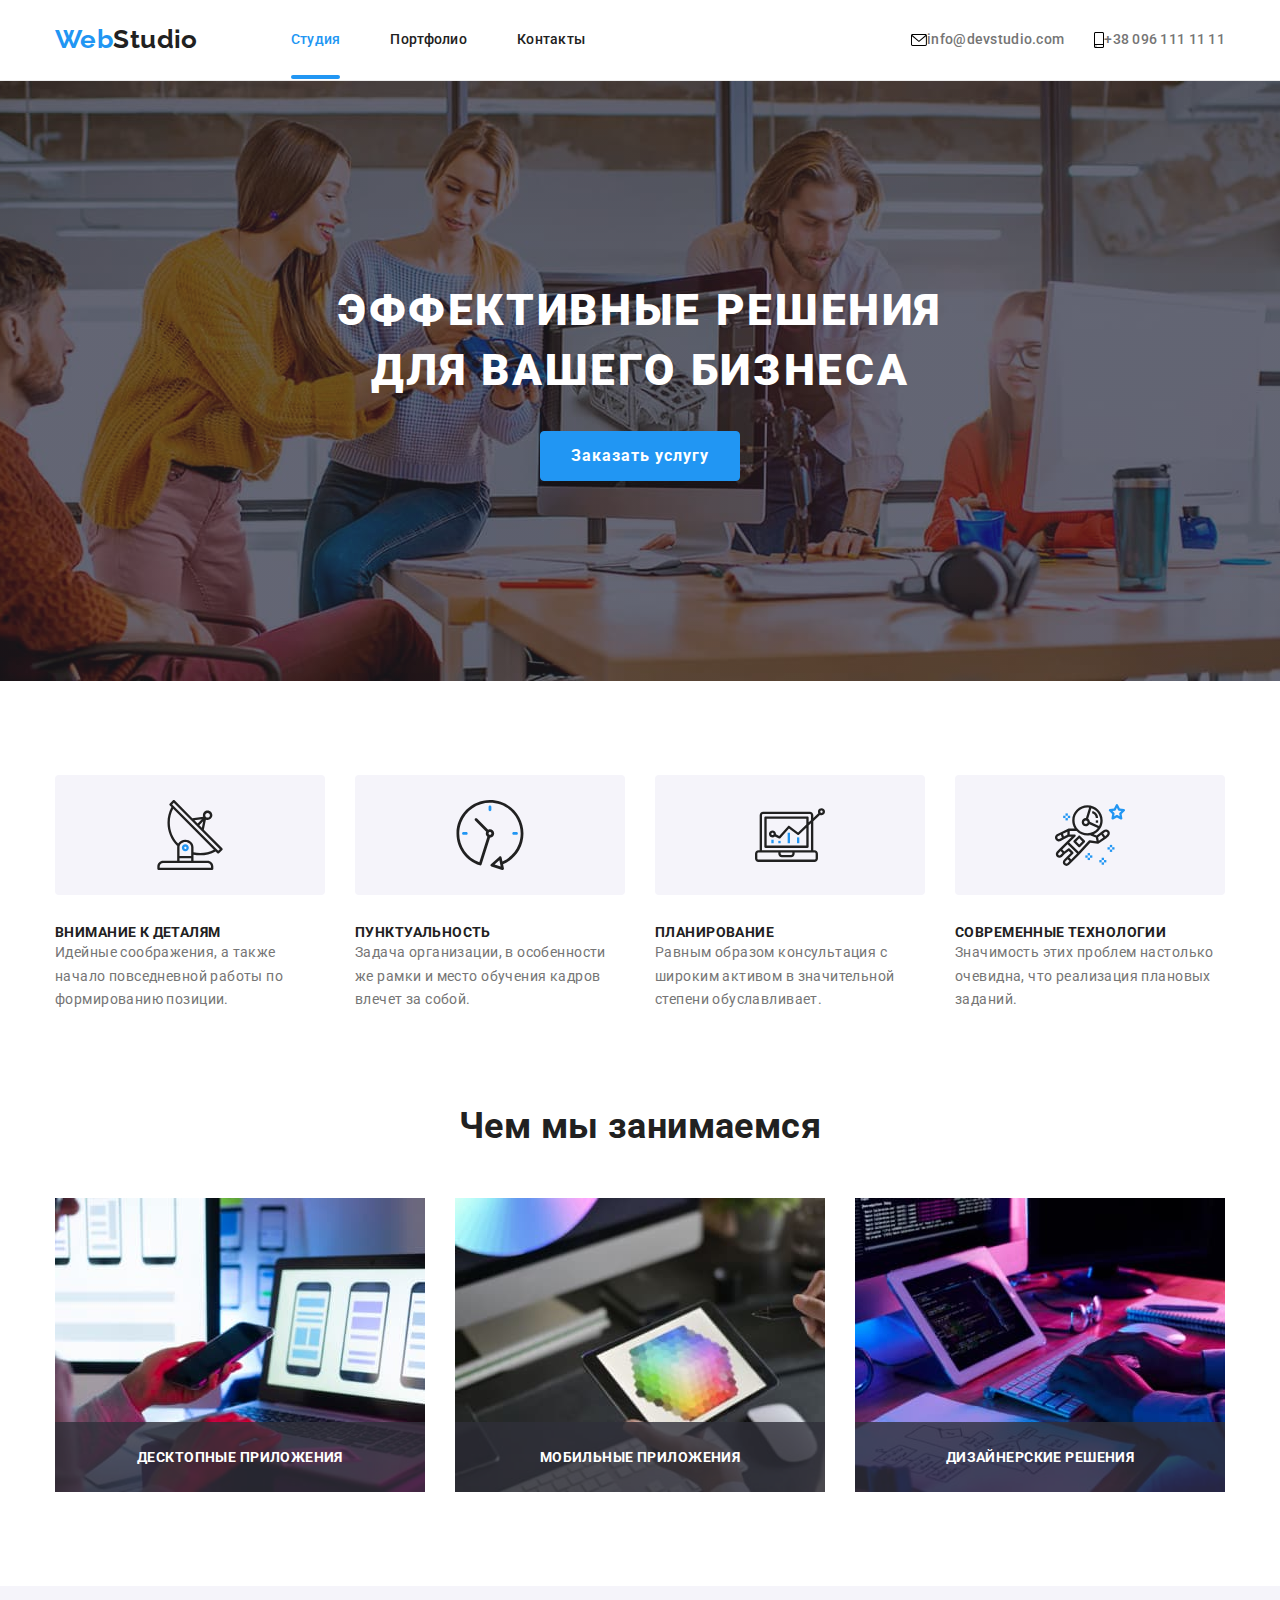
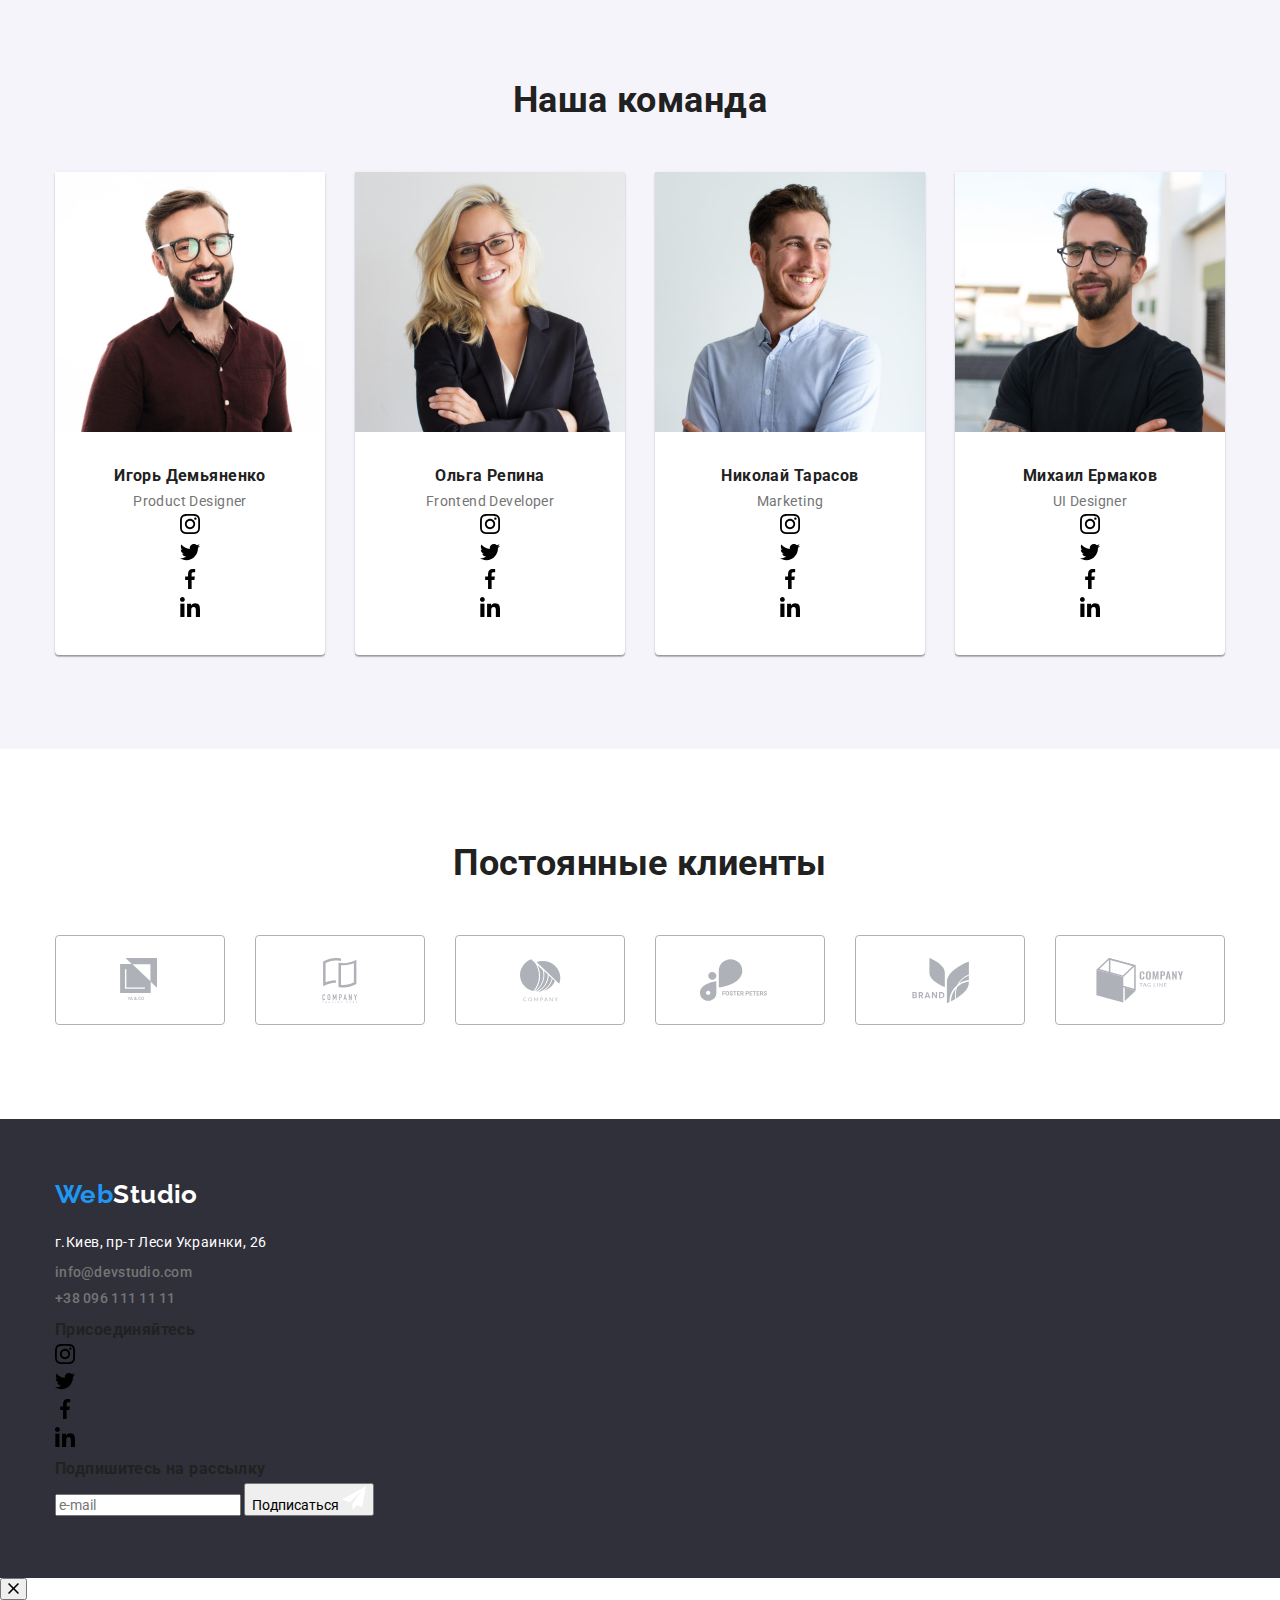
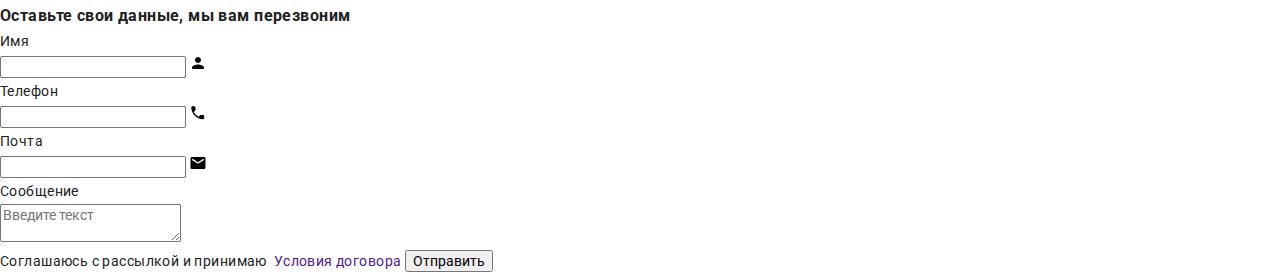
==== commit e301d6ed: "cut css for scss" ====
--- a/index.html
+++ b/index.html
@@ -26,7 +26,7 @@
             <div class="container header">
                 <nav class="header-nav">
                     <a href="./index.html" class="logo logo-header">
-                        <span class="blue">Web</span>Studio
+                        <span class="logo-blue">Web</span>Studio
                     </a>
                     <ul class="page-ref">
                         <li>
